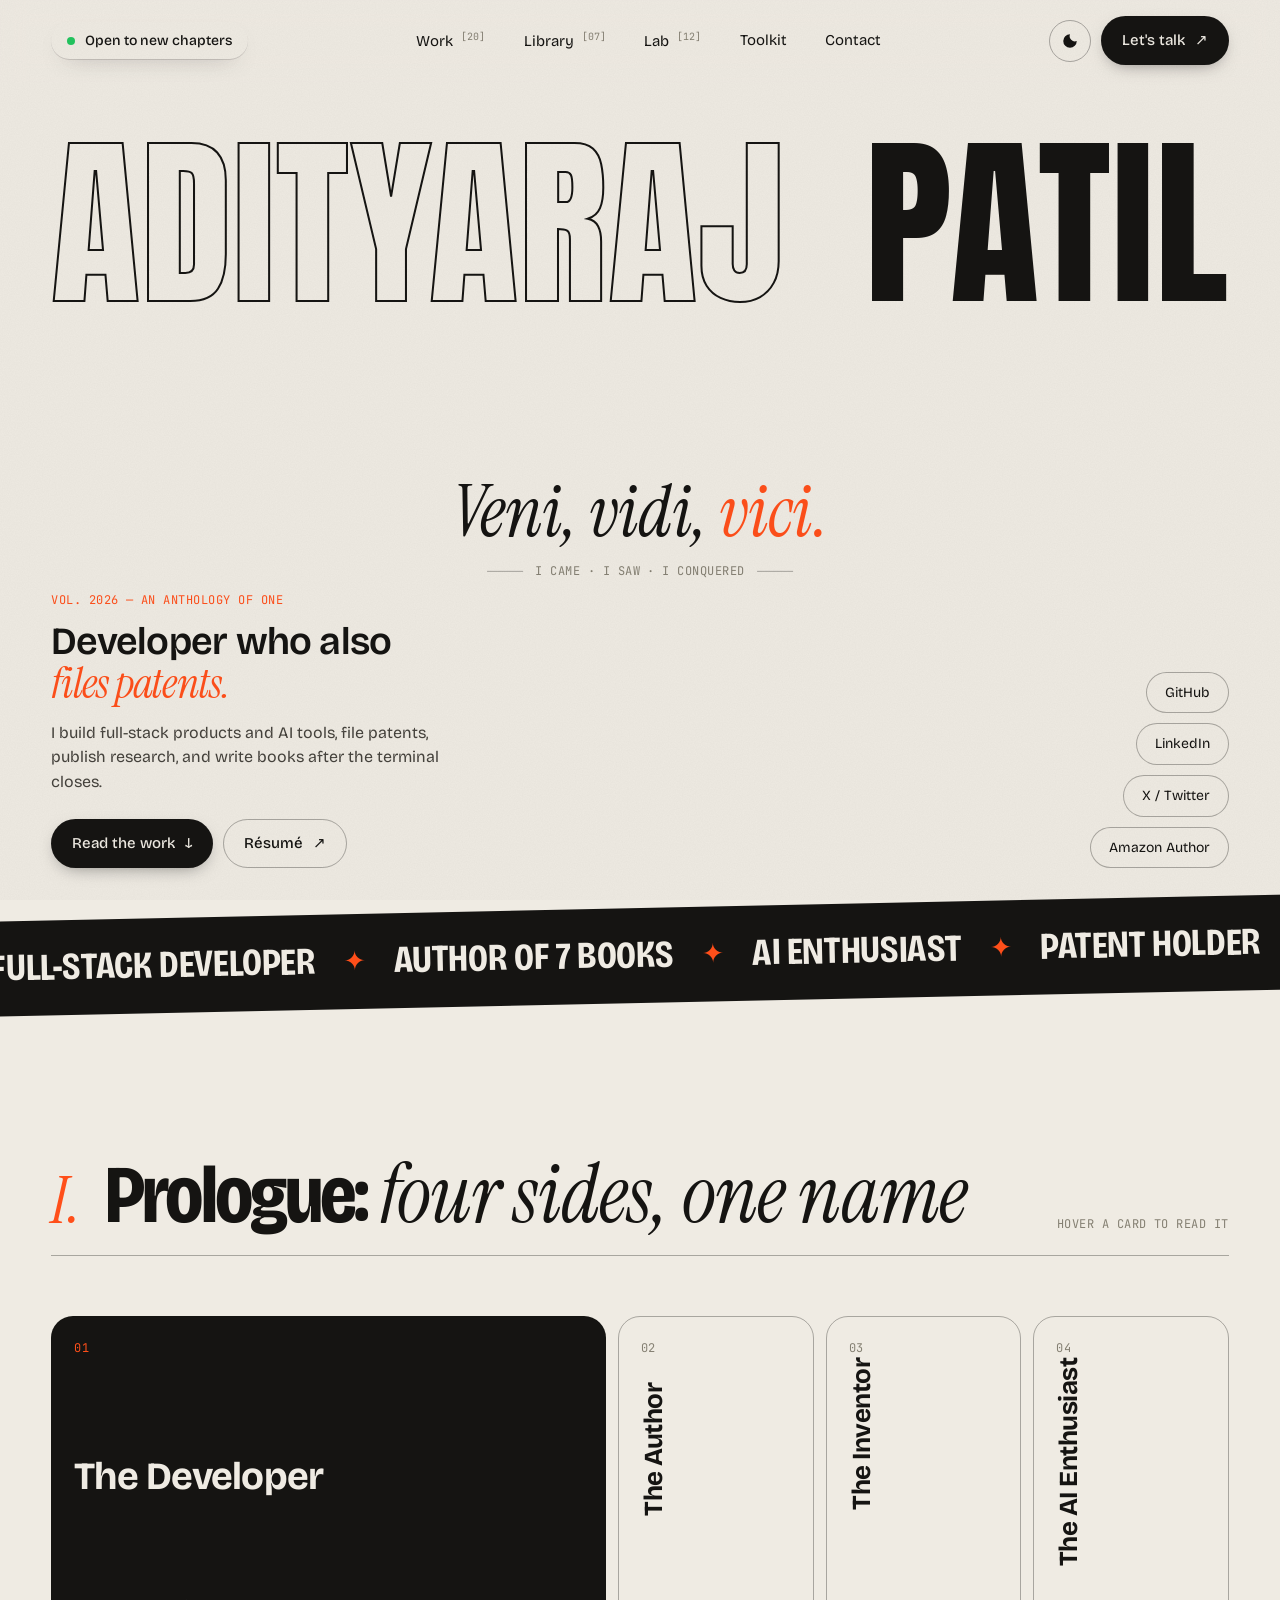
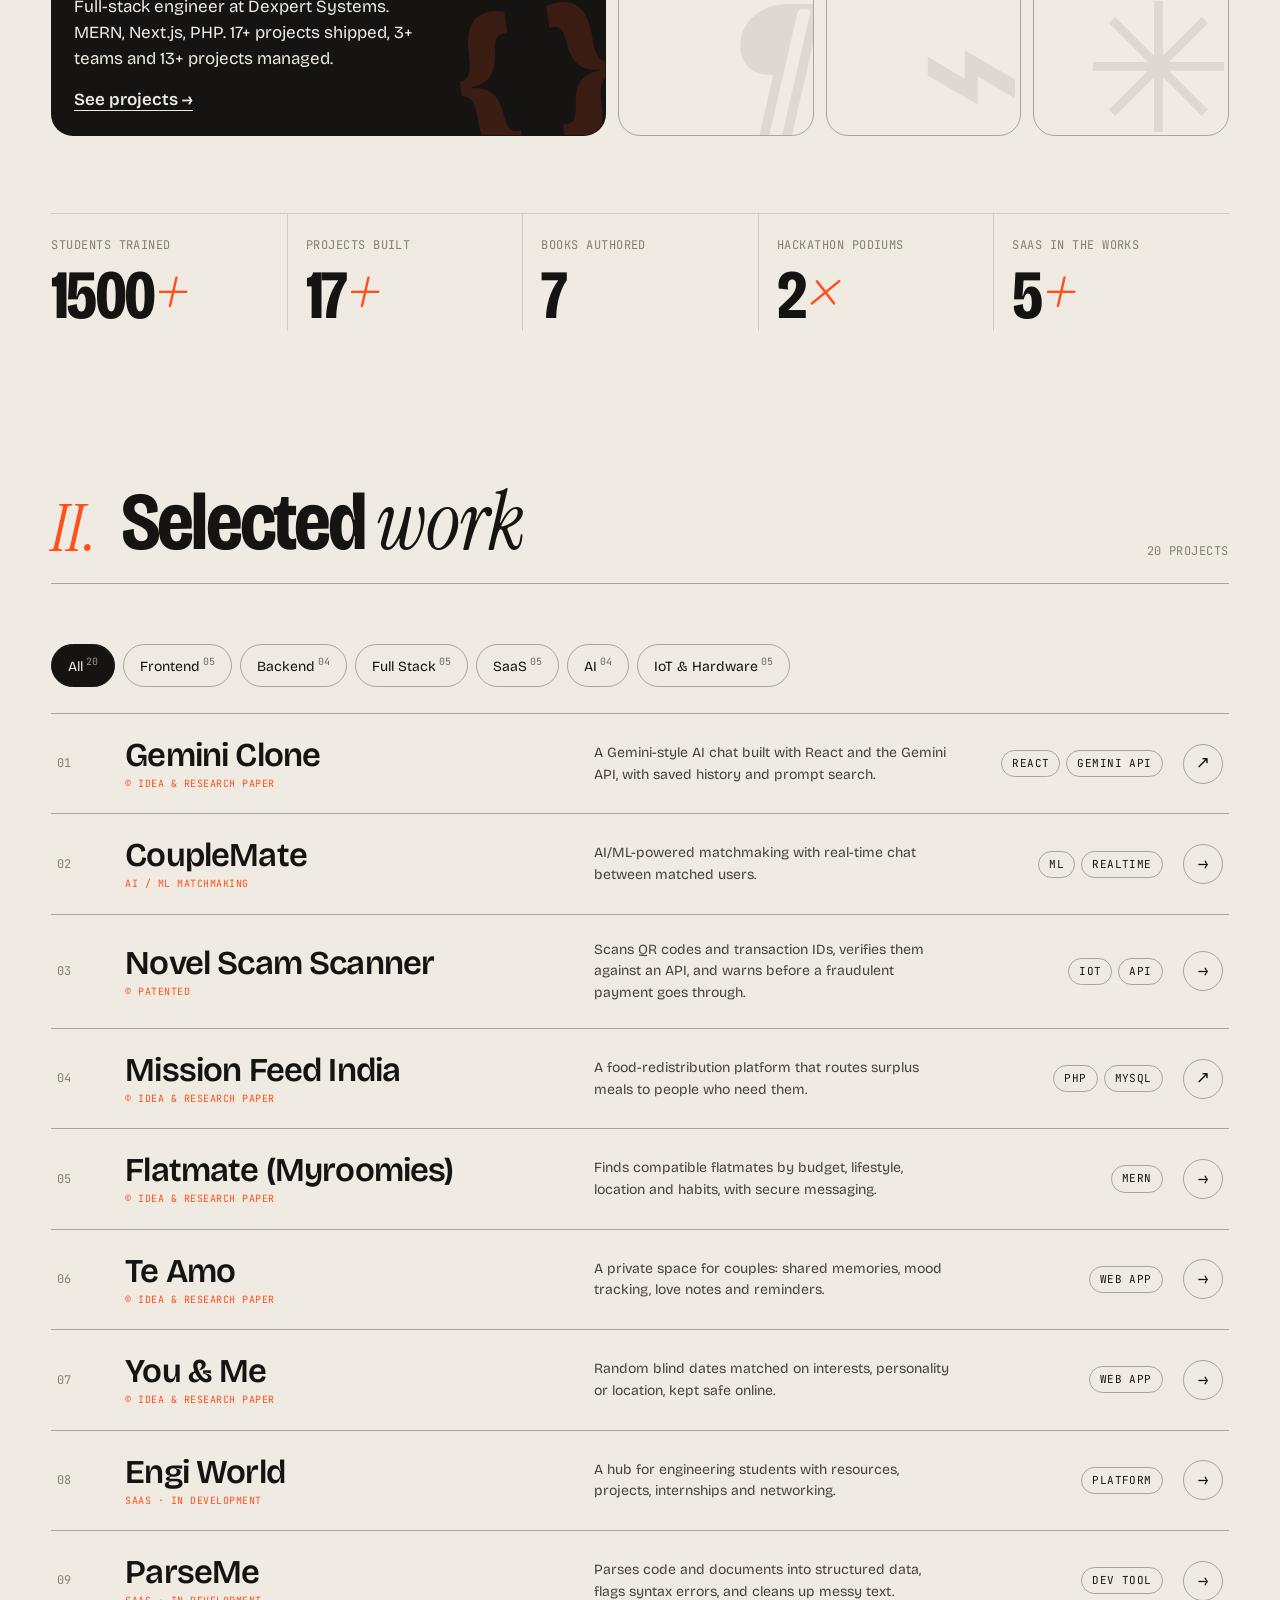
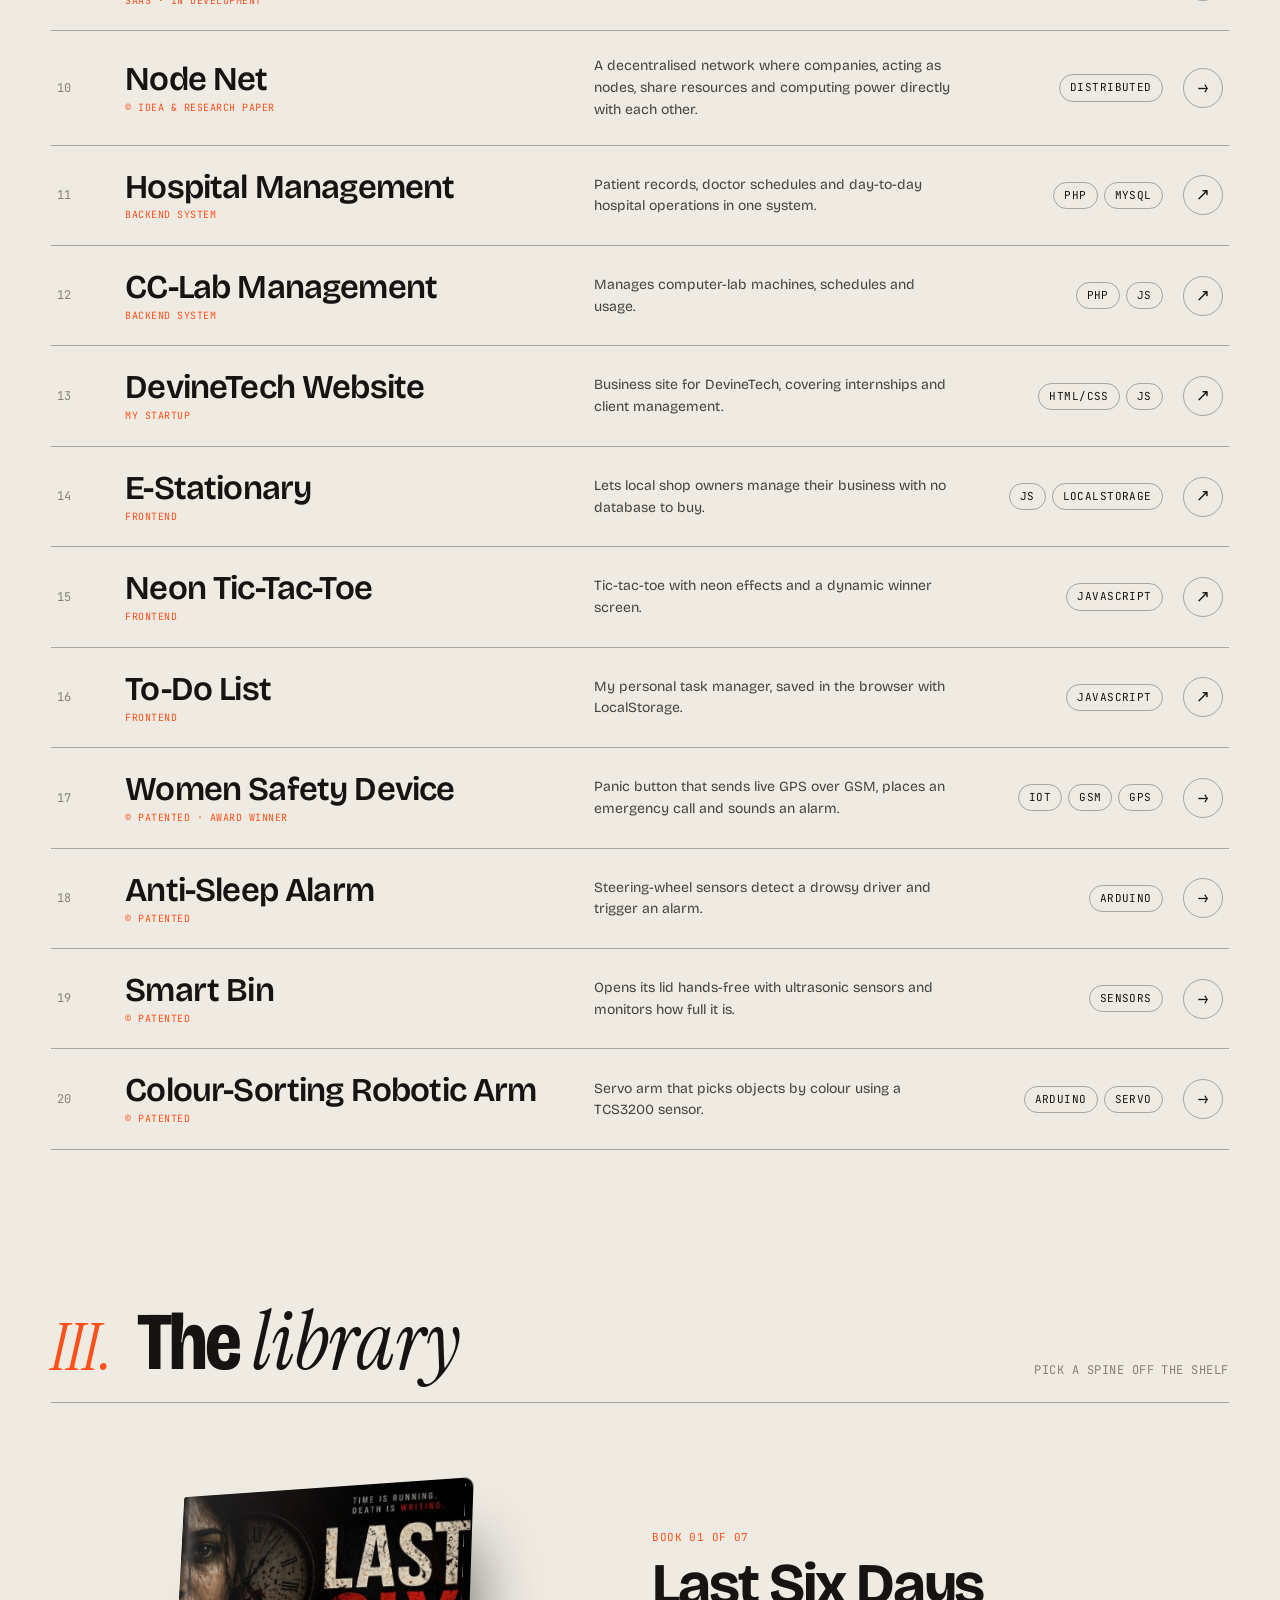
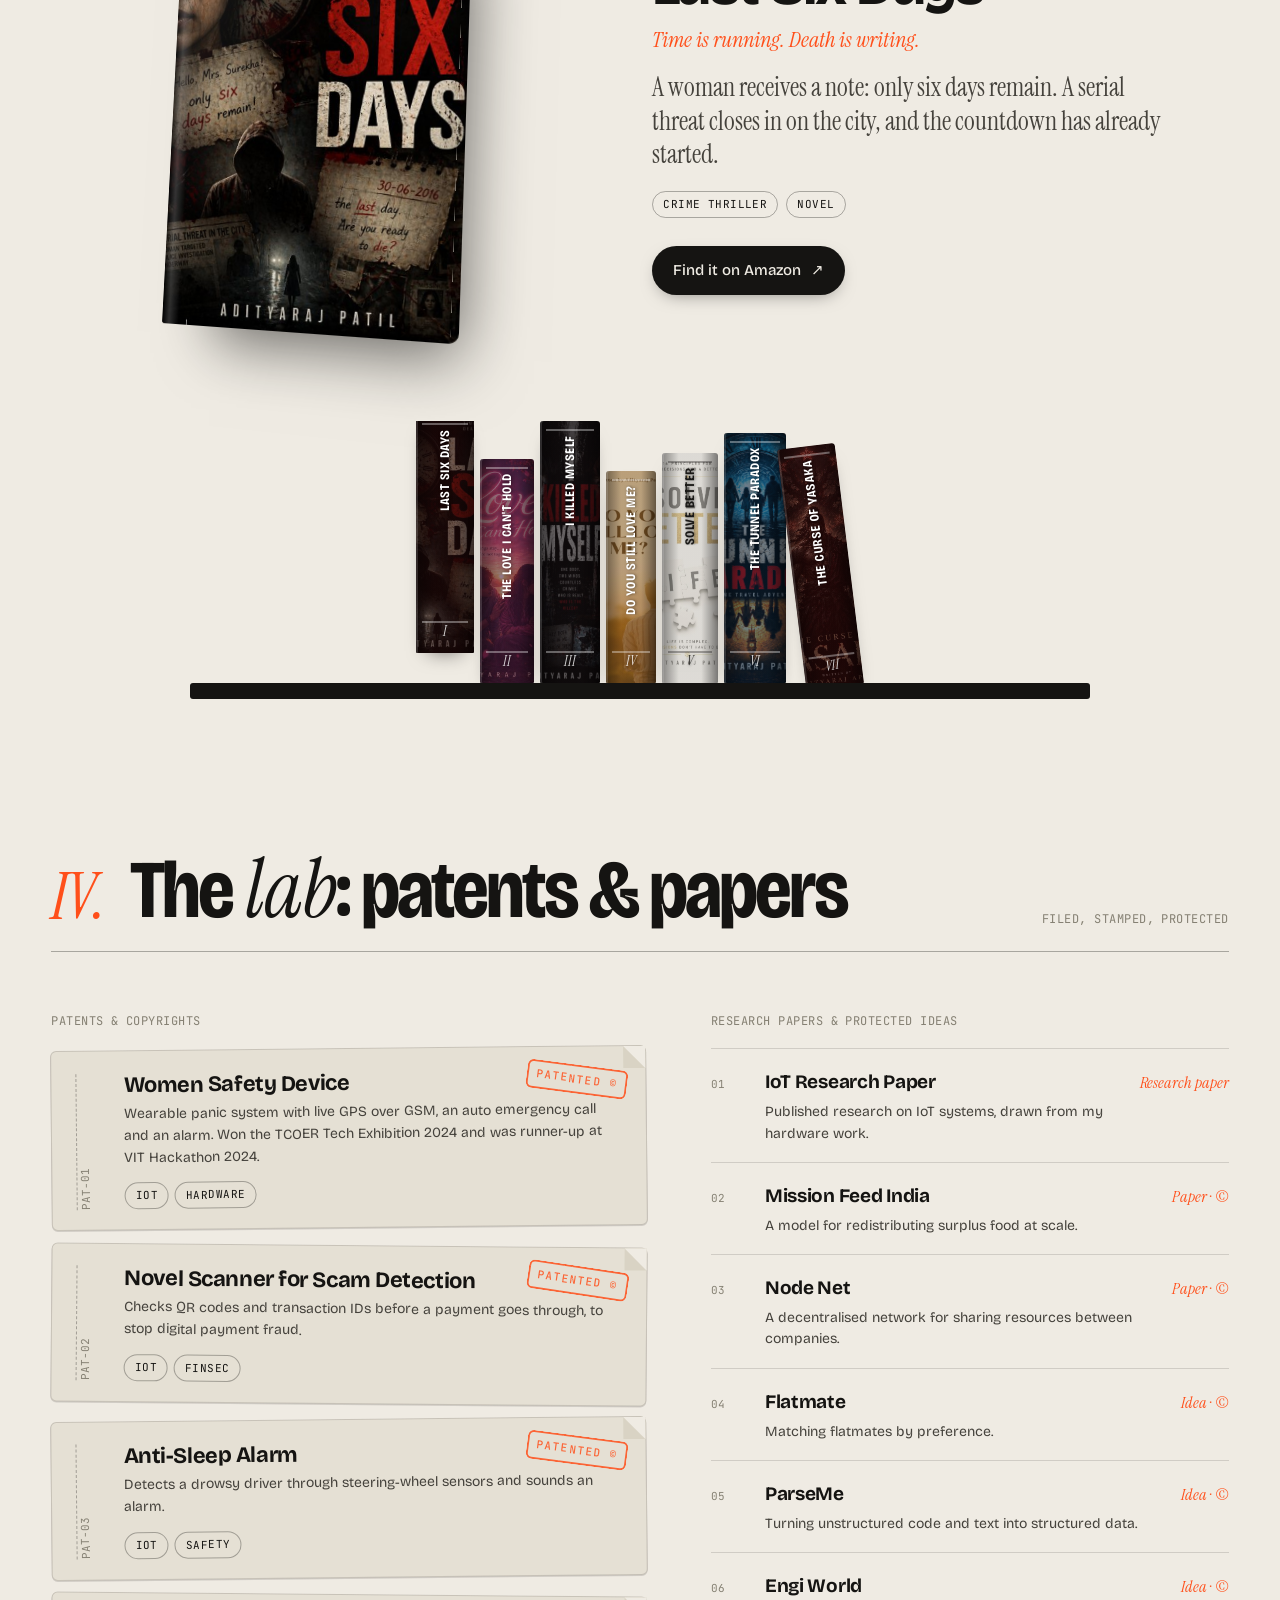
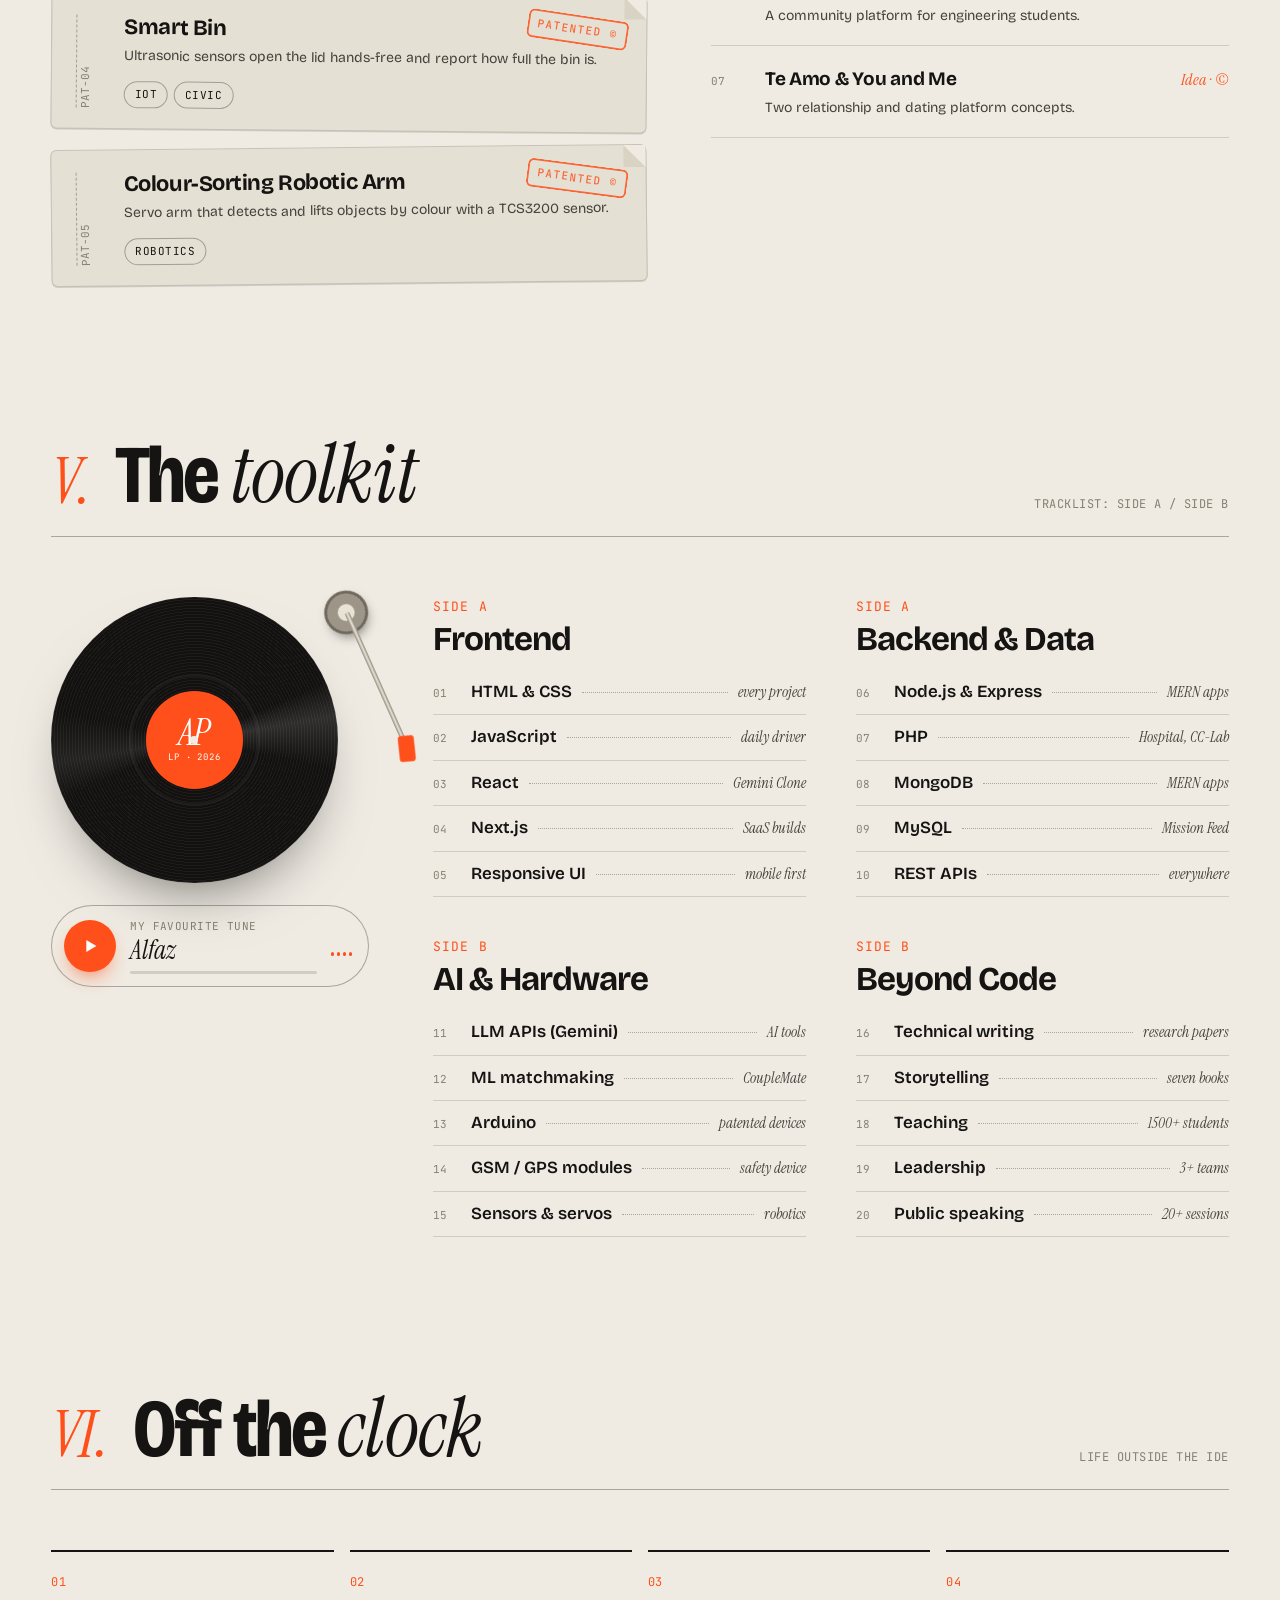
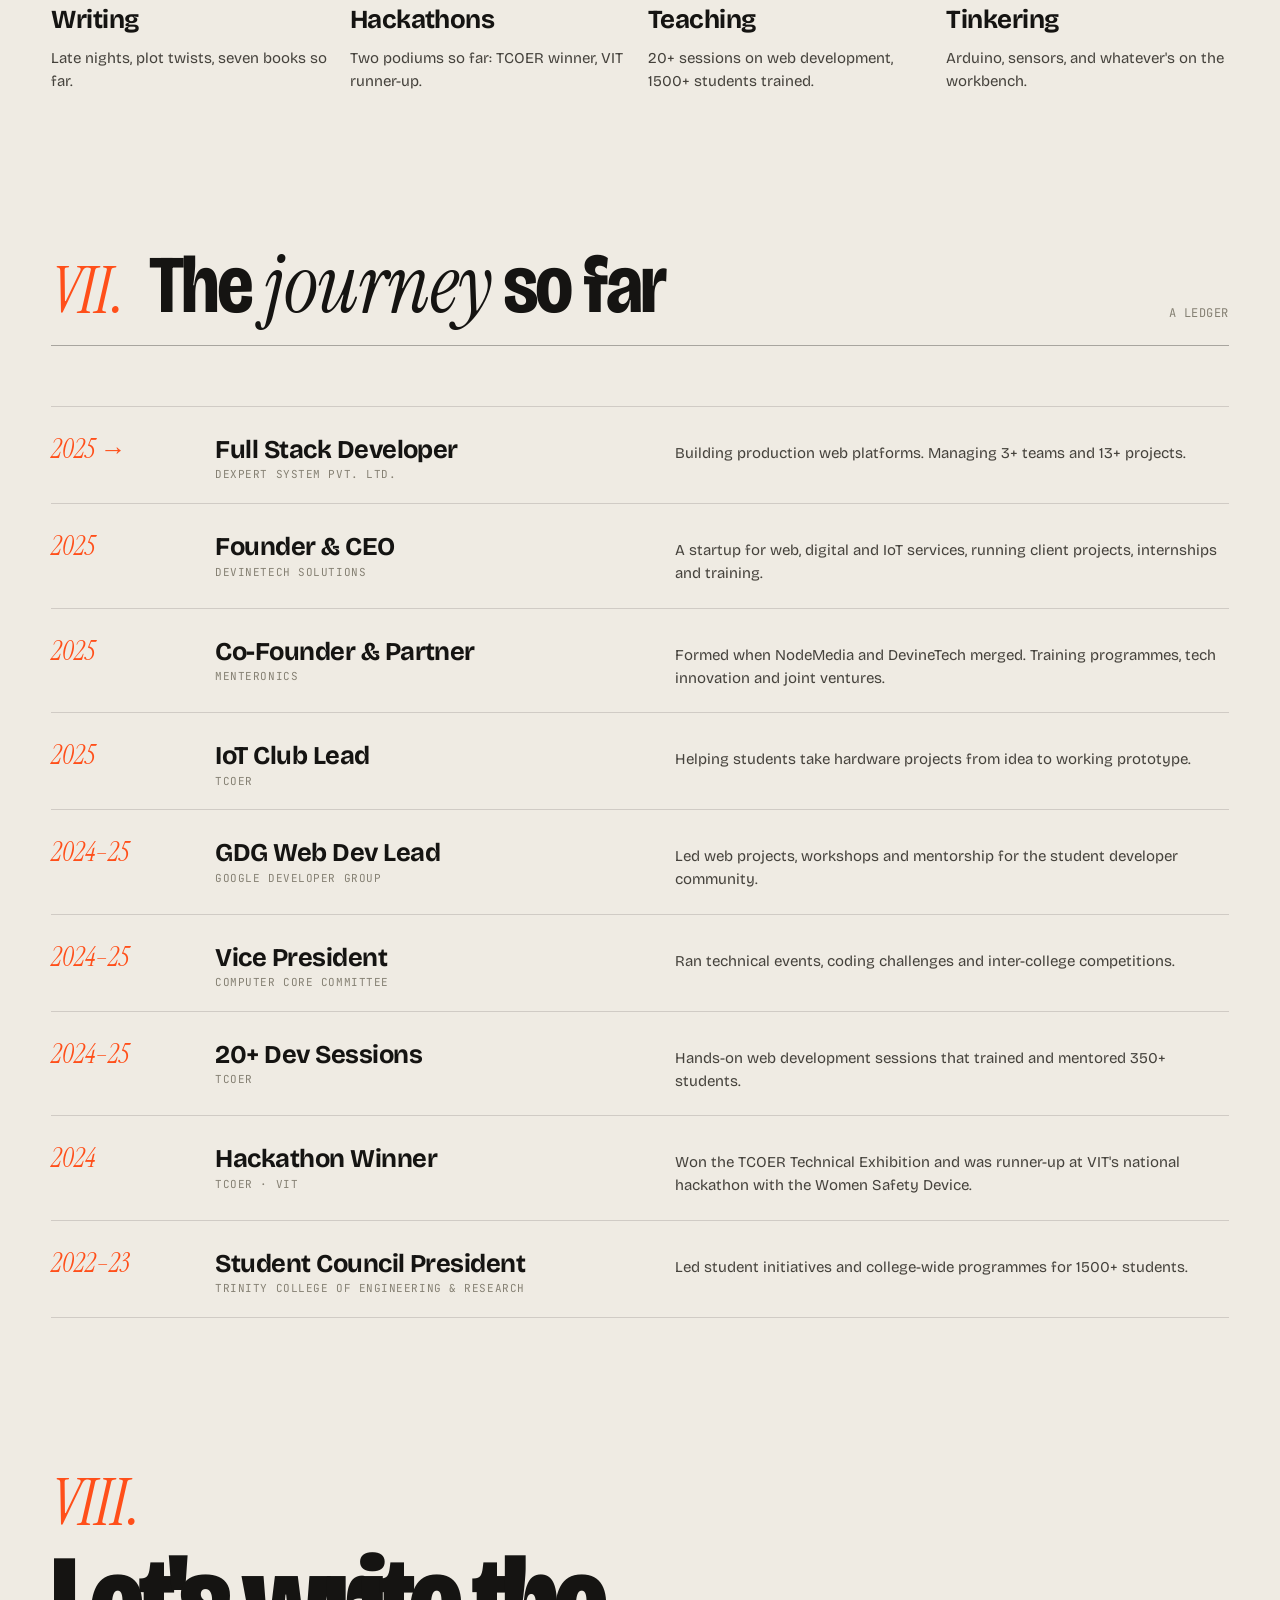
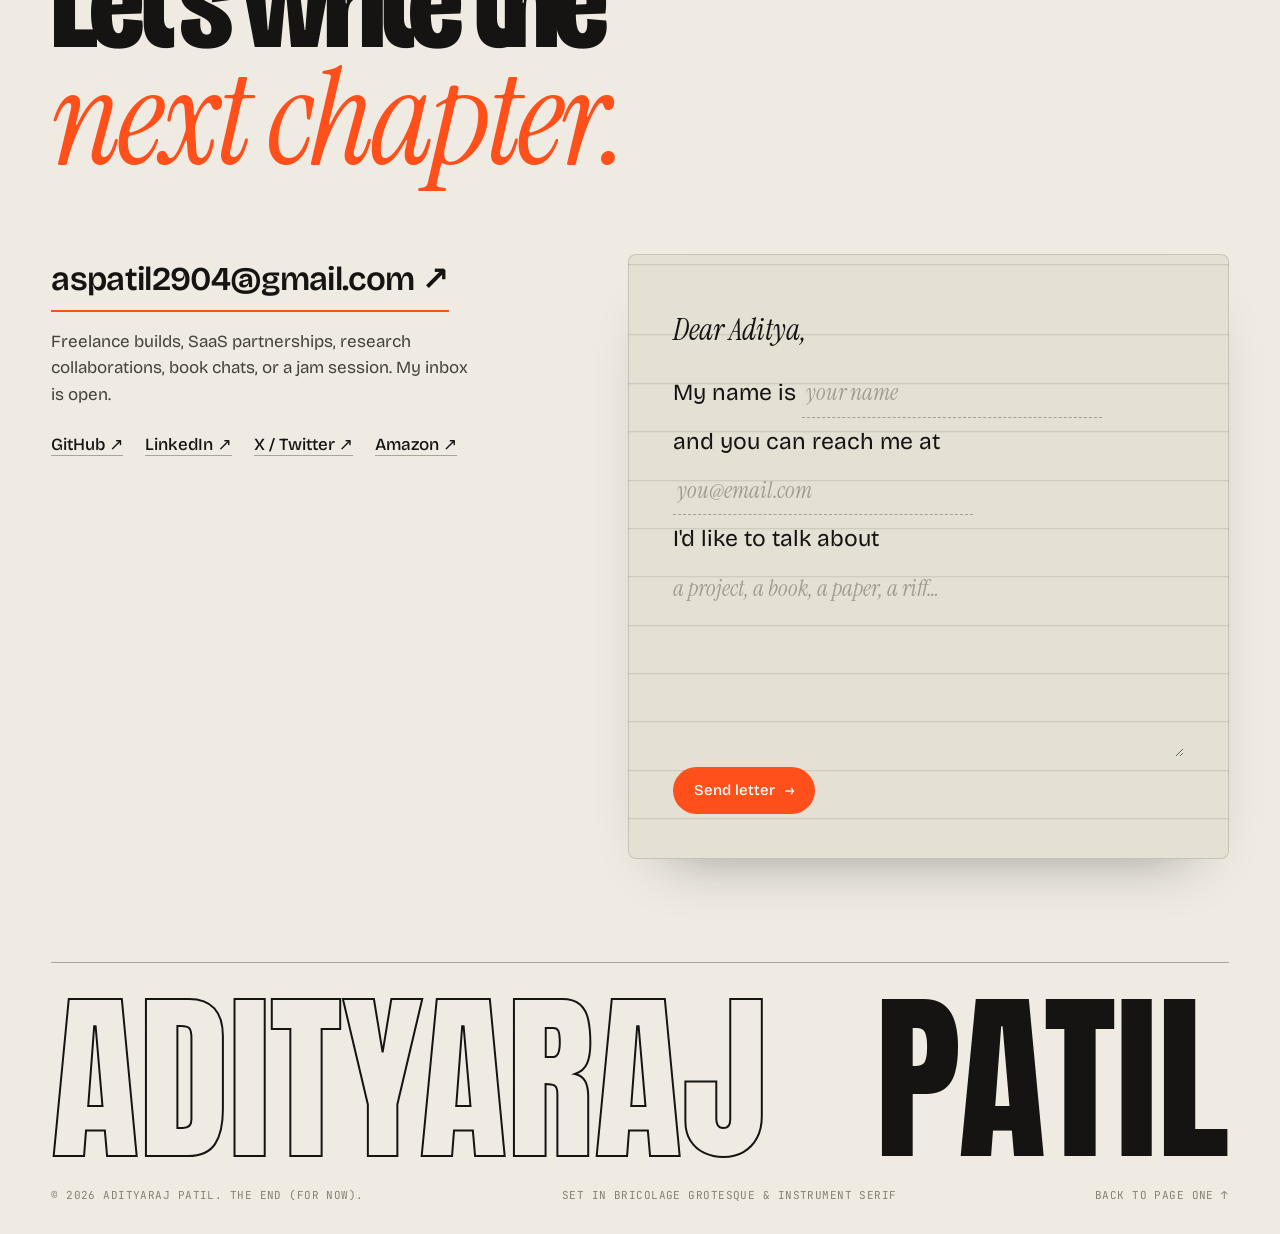
==== index.html @ dd3707d4 "Initial commit" ====
<!doctype html>
<html lang="en">
<head>
  <meta charset="utf-8" />
  <meta name="viewport" content="width=device-width, initial-scale=1" />
  <title>Adityaraj Patil — The Anthology</title>
  <meta name="description" content="Adityaraj Patil — full-stack developer, author of seven books, AI enthusiast and inventor with patents and research papers." />
  <meta name="theme-color" content="#EFEBE3" />
  <link rel="preconnect" href="https://fonts.googleapis.com" />
  <link rel="preconnect" href="https://fonts.gstatic.com" crossorigin />
  <link href="https://fonts.googleapis.com/css2?family=Anton&family=Bricolage+Grotesque:opsz,wdth,wght@12..96,75..100,300..800&family=Instrument+Serif:ital@0;1&family=JetBrains+Mono:wght@400;500&display=swap" rel="stylesheet" />
  <link rel="stylesheet" href="css/site.css" />
  <script>
    try { var t = localStorage.getItem('theme'); if (t) document.documentElement.dataset.theme = t; } catch (e) {}
  </script>
</head>
<body>
  <a class="skip" href="#main">Skip to content</a>

  <!-- ============ HEADER ============ -->
  <header class="nav" id="top">
    <a class="status" href="#contact">
      <span class="dot" aria-hidden="true"></span>
      <span>Open to new chapters</span>
    </a>
    <nav class="nav-links" aria-label="Chapters">
      <a href="#work">Work <sup data-count="projects">[00]</sup></a>
      <a href="#library">Library <sup>[07]</sup></a>
      <a href="#lab">Lab <sup data-count="lab">[00]</sup></a>
      <a href="#toolkit">Toolkit</a>
      <a href="#contact">Contact</a>
    </nav>
    <div class="nav-end">
      <button class="theme-btn" id="themeBtn" aria-label="Toggle dark mode">
        <svg viewBox="0 0 24 24" width="18" height="18" aria-hidden="true"><path d="M12 3a9 9 0 1 0 9 9 7 7 0 0 1-9-9Z" fill="currentColor"/></svg>
      </button>
      <a class="btn btn-ink" href="#contact">Let's talk <span class="arr">↗</span></a>
      <button class="menu-btn" id="menuBtn" aria-label="Open menu" aria-expanded="false"><span></span><span></span></button>
    </div>
  </header>

  <!-- Mobile table of contents -->
  <div class="toc" id="toc" hidden>
    <p class="mono small">Table of contents</p>
    <ol>
      <li><a href="#work"><span>II</span>Selected Work</a></li>
      <li><a href="#library"><span>III</span>The Library</a></li>
      <li><a href="#lab"><span>IV</span>The Lab</a></li>
      <li><a href="#toolkit"><span>V</span>Toolkit</a></li>
      <li><a href="#offclock"><span>VI</span>Off the Clock</a></li>
      <li><a href="#journey"><span>VII</span>Journey</a></li>
      <li><a href="#contact"><span>VIII</span>Contact</a></li>
    </ol>
  </div>

  <!-- Page counter -->
  <div class="folio" aria-hidden="true"><span id="folioNum">p. 01</span><i><b id="folioBar"></b></i><span>08</span></div>

  <main id="main">
    <!-- ============ HERO ============ -->
    <section class="hero" id="home">
      <h1 class="hero-name" aria-label="Adityaraj Patil">
        <span class="outline">ADITYARAJ</span><span class="solid">PATIL</span>
      </h1>


      <div class="hero-intro">
        <p class="eyebrow mono">Vol. 2026 — An anthology of one</p>
        <h2>Developer who also<br /><em class="rotator" id="rotator">writes novels.</em></h2>
        <p class="lede">I build full-stack products and AI tools, file patents, publish research, and write books after the terminal closes.</p>
        <div class="hero-ctas">
          <a class="btn btn-ink" href="#work">Read the work <span class="arr">↓</span></a>
          <a class="btn btn-line" href="assets/Adityaraj_sunil_patil_Comput_Eng.pdf" target="_blank" rel="noopener">Résumé <span class="arr">↗</span></a>
        </div>
      </div>

      <ul class="hero-social">
        <li><a class="pill" href="https://github.com/aspatil0" target="_blank" rel="noopener">GitHub</a></li>
        <li><a class="pill" href="https://linkedin.com/in/adityarajpatil/" target="_blank" rel="noopener">LinkedIn</a></li>
        <li><a class="pill" href="https://x.com/itsme_asp" target="_blank" rel="noopener">X / Twitter</a></li>
        <li><a class="pill" href="https://amazon.com/author/adityarajpatil" target="_blank" rel="noopener">Amazon Author</a></li>
      </ul>

      <figure class="motto">
        <blockquote lang="la"><span>Veni,</span> <span>vidi,</span> <span>vici.</span></blockquote>
        <figcaption class="mono">I came · I saw · I conquered</figcaption>
      </figure>
    </section>

    <!-- ============ MARQUEE ============ -->
    <div class="marquee" aria-hidden="true">
      <div class="marquee-track">
        <span>Full-Stack Developer</span><i>✦</i><span>Author of 7 Books</span><i>✦</i><span>AI Enthusiast</span><i>✦</i><span>Patent Holder</span><i>✦</i><span>Researcher</span><i>✦</i><span>Founder · DevineTech</span><i>✦</i>
        <span>Full-Stack Developer</span><i>✦</i><span>Author of 7 Books</span><i>✦</i><span>AI Enthusiast</span><i>✦</i><span>Patent Holder</span><i>✦</i><span>Researcher</span><i>✦</i><span>Founder · DevineTech</span><i>✦</i>
      </div>
    </div>

    <!-- ============ I. PROLOGUE / PERSONAS ============ -->
    <section class="chapter" id="prologue">
      <header class="ch-head reveal">
        <span class="ch-num">I.</span>
        <h2 class="ch-title">Prologue: <em>four sides, one name</em></h2>
        <p class="ch-note mono">Hover a card to read it</p>
      </header>

      <div class="personas reveal">
        <article class="persona" tabindex="0">
          <span class="p-idx mono">01</span>
          <h3>The Developer</h3>
          <div class="p-body">
            <p>Full-stack engineer at Dexpert Systems. MERN, Next.js, PHP. 17+ projects shipped, 3+ teams and 13+ projects managed.</p>
            <a href="#work" class="p-link">See projects →</a>
          </div>
          <span class="p-glyph" aria-hidden="true">{ }</span>
        </article>
        <article class="persona" tabindex="0">
          <span class="p-idx mono">02</span>
          <h3>The Author</h3>
          <div class="p-body">
            <p>Seven books across crime thrillers, romance, sci-fi, dark fantasy and self-help.</p>
            <a href="#library" class="p-link">Open the library →</a>
          </div>
          <span class="p-glyph serif" aria-hidden="true">¶</span>
        </article>
        <article class="persona" tabindex="0">
          <span class="p-idx mono">03</span>
          <h3>The Inventor</h3>
          <div class="p-body">
            <p>Patented and copyrighted IoT devices, from a women-safety wearable to a QR scam scanner. Two-time hackathon podium.</p>
            <a href="#lab" class="p-link">Visit the lab →</a>
          </div>
          <span class="p-glyph" aria-hidden="true">⌁</span>
        </article>
        <article class="persona" tabindex="0">
          <span class="p-idx mono">04</span>
          <h3>The AI Enthusiast</h3>
          <div class="p-body">
            <p>Building with LLMs and ML: Gemini-powered tools, AI matchmaking, and the SaaS products I have in development.</p>
            <a href="#work" class="p-link" data-filter-link="ai">AI projects →</a>
          </div>
          <span class="p-glyph" aria-hidden="true">✳</span>
        </article>
      </div>

      <dl class="stats reveal">
        <div><dt class="mono">Students trained</dt><dd data-count-to="1500">0</dd><span>+</span></div>
        <div><dt class="mono">Projects built</dt><dd data-count-to="17">0</dd><span>+</span></div>
        <div><dt class="mono">Books authored</dt><dd data-count-to="7">0</dd></div>
        <div><dt class="mono">Hackathon podiums</dt><dd data-count-to="2">0</dd><span>×</span></div>
        <div><dt class="mono">SaaS in the works</dt><dd data-count-to="5">0</dd><span>+</span></div>
      </dl>
    </section>

    <!-- ============ II. WORK ============ -->
    <section class="chapter" id="work">
      <header class="ch-head reveal">
        <span class="ch-num">II.</span>
        <h2 class="ch-title">Selected <em>work</em></h2>
        <p class="ch-note mono" id="workCount">— projects</p>
      </header>

      <div class="filters reveal" role="tablist" aria-label="Filter projects">
        <button role="tab" class="chip is-active" data-filter="all" aria-selected="true">All</button>
        <button role="tab" class="chip" data-filter="frontend" aria-selected="false">Frontend</button>
        <button role="tab" class="chip" data-filter="backend" aria-selected="false">Backend</button>
        <button role="tab" class="chip" data-filter="fullstack" aria-selected="false">Full Stack</button>
        <button role="tab" class="chip" data-filter="saas" aria-selected="false">SaaS</button>
        <button role="tab" class="chip" data-filter="ai" aria-selected="false">AI</button>
        <button role="tab" class="chip" data-filter="iot" aria-selected="false">IoT &amp; Hardware</button>
      </div>

      <ol class="work-list" id="workList"></ol>
      <div class="work-preview" id="workPreview" aria-hidden="true"><span></span></div>
    </section>

    <!-- ============ III. LIBRARY ============ -->
    <section class="chapter library" id="library">
      <header class="ch-head reveal">
        <span class="ch-num">III.</span>
        <h2 class="ch-title">The <em>library</em></h2>
        <p class="ch-note mono">Pick a spine off the shelf</p>
      </header>

      <div class="lib-grid">
        <div class="book-stage reveal">
          <div class="book3d" id="book3d">
            <div class="cover"><img id="coverImg" src="assets/books/last-six-days.jpg" alt="" width="502" height="652" /></div>
            <div class="pages" aria-hidden="true"></div>
          </div>
        </div>
        <div class="book-info reveal" aria-live="polite">
          <p class="mono small" id="bNum">Book 01 of 07</p>
          <h3 id="bTitle"></h3>
          <p class="b-tag serif" id="bTag"></p>
          <p class="b-blurb" id="bBlurb"></p>
          <div class="b-meta">
            <span class="tag" id="bGenre"></span>
            <span class="tag" id="bFormat"></span>
          </div>
          <a class="btn btn-ink" href="https://amazon.com/author/adityarajpatil" target="_blank" rel="noopener">Find it on Amazon <span class="arr">↗</span></a>
        </div>
      </div>

      <div class="shelf reveal" role="listbox" aria-label="Books" id="shelf"></div>
      <div class="shelf-plank" aria-hidden="true"></div>
    </section>

    <!-- ============ IV. LAB ============ -->
    <section class="chapter" id="lab">
      <header class="ch-head reveal">
        <span class="ch-num">IV.</span>
        <h2 class="ch-title">The <em>lab</em>: patents &amp; papers</h2>
        <p class="ch-note mono">Filed, stamped, protected</p>
      </header>

      <div class="lab-split">
        <div class="lab-col reveal">
          <h3 class="lab-h mono">Patents &amp; copyrights</h3>
          <div class="docs" id="patents"></div>
        </div>
        <div class="lab-col reveal">
          <h3 class="lab-h mono">Research papers &amp; protected ideas</h3>
          <ul class="papers" id="papers"></ul>
        </div>
      </div>
    </section>

    <!-- ============ V. TOOLKIT ============ -->
    <section class="chapter toolkit" id="toolkit">
      <header class="ch-head reveal">
        <span class="ch-num">V.</span>
        <h2 class="ch-title">The <em>toolkit</em></h2>
        <p class="ch-note mono">Tracklist: Side A / Side B</p>
      </header>

      <div class="record reveal">
        <div class="turntable">
          <div class="deck">
            <div class="vinyl" id="vinyl" aria-hidden="true"><div class="label"><span>AP</span><small>LP · 2026</small></div></div>
            <div class="tonearm" aria-hidden="true"><i></i></div>
          </div>
          <div class="player" id="player">
            <button class="play-btn" id="playBtn" aria-label="Play Alfaz">
              <svg class="i-play" viewBox="0 0 24 24" aria-hidden="true"><path d="M8 5.5v13l11-6.5z" fill="currentColor"/></svg>
              <svg class="i-pause" viewBox="0 0 24 24" aria-hidden="true"><path d="M7 5h3.5v14H7zM13.5 5H17v14h-3.5z" fill="currentColor"/></svg>
            </button>
            <div class="p-meta">
              <span class="mono small p-label" id="pLabel">My favourite tune</span>
              <strong>Alfaz</strong>
              <div class="p-bar" id="pBar"><b id="pFill"></b></div>
            </div>
            <span class="eq" aria-hidden="true"><i></i><i></i><i></i><i></i></span>
            <audio id="song" src="audio/Alfaaz%20Song%20Download.mp3" preload="metadata"></audio>
          </div>
        </div>
        <div class="tracklist" id="tracklist"></div>
      </div>
    </section>

    <!-- ============ VI. OFF THE CLOCK ============ -->
    <section class="chapter offclock" id="offclock">
      <header class="ch-head reveal">
        <span class="ch-num">VI.</span>
        <h2 class="ch-title">Off the <em>clock</em></h2>
        <p class="ch-note mono">Life outside the IDE</p>
      </header>


      <div class="hobbies reveal">
        <div class="hobby"><span class="mono">01</span><h4>Writing</h4><p>Late nights, plot twists, seven books so far.</p></div>
        <div class="hobby"><span class="mono">02</span><h4>Hackathons</h4><p>Two podiums so far: TCOER winner, VIT runner-up.</p></div>
        <div class="hobby"><span class="mono">03</span><h4>Teaching</h4><p>20+ sessions on web development, 1500+ students trained.</p></div>
        <div class="hobby"><span class="mono">04</span><h4>Tinkering</h4><p>Arduino, sensors, and whatever's on the workbench.</p></div>
      </div>
    </section>

    <!-- ============ VII. JOURNEY ============ -->
    <section class="chapter" id="journey">
      <header class="ch-head reveal">
        <span class="ch-num">VII.</span>
        <h2 class="ch-title">The <em>journey</em> so far</h2>
        <p class="ch-note mono">A ledger</p>
      </header>
      <ol class="ledger reveal" id="ledger"></ol>
    </section>

    <!-- ============ VIII. CONTACT ============ -->
    <section class="chapter contact" id="contact">
      <span class="ch-num reveal">VIII.</span>
      <h2 class="contact-big reveal">Let's write the<br /><em>next chapter.</em></h2>

      <div class="contact-grid">
        <div class="contact-side reveal">
          <a class="mail" href="mailto:aspatil2904@gmail.com">aspatil2904@gmail.com <span class="arr">↗</span></a>
          <p>Freelance builds, SaaS partnerships, research collaborations, book chats, or a jam session. My inbox is open.</p>
          <ul class="contact-links">
            <li><a href="https://github.com/aspatil0" target="_blank" rel="noopener">GitHub ↗</a></li>
            <li><a href="https://linkedin.com/in/adityarajpatil/" target="_blank" rel="noopener">LinkedIn ↗</a></li>
            <li><a href="https://x.com/itsme_asp" target="_blank" rel="noopener">X / Twitter ↗</a></li>
            <li><a href="https://amazon.com/author/adityarajpatil" target="_blank" rel="noopener">Amazon ↗</a></li>
          </ul>
        </div>

        <form class="letter reveal" id="contactForm" action="https://api.web3forms.com/submit" method="POST">
          <input type="hidden" name="access_key" value="95597e28-7659-47e7-a260-944611939c1a" />
          <input type="hidden" name="subject" value="New message from your portfolio" />
          <p class="letter-head serif"><em>Dear Aditya,</em></p>
          <label>My name is <input type="text" name="name" required placeholder="your name" autocomplete="name" /></label>
          <label>and you can reach me at <input type="email" name="email" required placeholder="you@email.com" autocomplete="email" /></label>
          <label class="block">I'd like to talk about
            <textarea name="message" rows="4" required placeholder="a project, a book, a paper, a riff…"></textarea>
          </label>
          <div class="letter-foot">
            <button class="btn btn-accent" type="submit">Send letter <span class="arr">→</span></button>
            <span class="mono small" id="formStatus" role="status"></span>
          </div>
        </form>
      </div>
    </section>
  </main>

  <footer class="footer">
    <div class="foot-name" aria-hidden="true"><span class="outline">ADITYARAJ</span><span class="solid">PATIL</span></div>
    <div class="foot-row mono small">
      <span>© 2026 Adityaraj Patil. The End (for now).</span>
      <span>Set in Bricolage Grotesque &amp; Instrument Serif</span>
      <a href="#top">Back to page one ↑</a>
    </div>
  </footer>

  <script src="js/site.js"></script>
</body>
</html>
---- css/site.css ----
/* =========================================================
   THE ANTHOLOGY — Adityaraj Patil
   Paper + ink + one vermilion accent.
   ========================================================= */

:root {
  --paper: #efebe3;
  --paper-2: #e5e0d4;
  --paper-3: #d9d3c4;
  --ink: #151412;
  --ink-2: #45423c;
  --muted: #858073;
  --line: rgba(21, 20, 18, 0.14);
  --line-strong: rgba(21, 20, 18, 0.32);
  --accent: #ff4f1a;
  --accent-ink: #ffffff;

  --f-display: "Bricolage Grotesque", system-ui, sans-serif;
  --f-serif: "Instrument Serif", Georgia, serif;
  --f-mono: "JetBrains Mono", ui-monospace, monospace;

  --gutter: clamp(16px, 4vw, 56px);
  --radius: 999px;
  --ease: cubic-bezier(0.22, 1, 0.36, 1);
  color-scheme: light;
}

@media (prefers-color-scheme: dark) {
  :root:not([data-theme="light"]) {
    --paper: #12110f;
    --paper-2: #1b1a17;
    --paper-3: #26241f;
    --ink: #ede8dd;
    --ink-2: #bdb7aa;
    --muted: #8a8478;
    --line: rgba(237, 232, 221, 0.13);
    --line-strong: rgba(237, 232, 221, 0.3);
    --accent: #ff6a3d;
    --accent-ink: #12110f;
    color-scheme: dark;
  }
}
:root[data-theme="dark"] {
  --paper: #12110f;
  --paper-2: #1b1a17;
  --paper-3: #26241f;
  --ink: #ede8dd;
  --ink-2: #bdb7aa;
  --muted: #8a8478;
  --line: rgba(237, 232, 221, 0.13);
  --line-strong: rgba(237, 232, 221, 0.3);
  --accent: #ff6a3d;
  --accent-ink: #12110f;
  color-scheme: dark;
}

/* ---------- base ---------- */
*, *::before, *::after { box-sizing: border-box; }
html { scroll-behavior: smooth; -webkit-text-size-adjust: 100%; }
body {
  margin: 0;
  background: var(--paper);
  color: var(--ink);
  font-family: var(--f-display);
  font-size: 17px;
  line-height: 1.55;
  overflow-x: hidden;
  -webkit-font-smoothing: antialiased;
  transition: background-color 0.4s var(--ease), color 0.4s var(--ease);
}
/* paper grain */
body::before {
  content: "";
  position: fixed; inset: 0;
  pointer-events: none; z-index: 100;
  opacity: 0.35;
  background-image: url("data:image/svg+xml,%3Csvg xmlns='http://www.w3.org/2000/svg' width='160' height='160'%3E%3Cfilter id='n'%3E%3CfeTurbulence type='fractalNoise' baseFrequency='.85' numOctaves='2' stitchTiles='stitch'/%3E%3CfeColorMatrix values='0 0 0 0 0 0 0 0 0 0 0 0 0 0 0 0 0 0 .09 0'/%3E%3C/filter%3E%3Crect width='100%25' height='100%25' filter='url(%23n)'/%3E%3C/svg%3E");
  mix-blend-mode: multiply;
}
img { max-width: 100%; display: block; }
a { color: inherit; text-decoration: none; }
button { font: inherit; color: inherit; cursor: pointer; }
::selection { background: var(--accent); color: var(--accent-ink); }
:focus-visible { outline: 2px solid var(--accent); outline-offset: 3px; border-radius: 4px; }

.mono { font-family: var(--f-mono); font-size: 12px; letter-spacing: 0.04em; text-transform: uppercase; }
.small { font-size: 11px; }
.serif, em { font-family: var(--f-serif); font-style: italic; font-weight: 400; }
.skip { position: absolute; left: -999px; top: 8px; z-index: 200; background: var(--ink); color: var(--paper); padding: 8px 14px; border-radius: 8px; }
.skip:focus { left: 8px; }

/* ---------- buttons / pills ---------- */
.btn {
  display: inline-flex; align-items: center; gap: 10px;
  padding: 12px 20px;
  border-radius: var(--radius);
  font-size: 15px; font-weight: 500;
  border: 1px solid transparent;
  transition: transform 0.35s var(--ease), background-color 0.25s, color 0.25s, box-shadow 0.35s var(--ease);
  white-space: nowrap;
}
.btn .arr { display: inline-block; transition: transform 0.35s var(--ease); }
.btn:hover .arr { transform: translate(2px, -2px) rotate(8deg); }
.btn-ink { background: var(--ink); color: var(--paper); box-shadow: 0 6px 18px -8px rgba(0,0,0,.5); }
.btn-ink:hover { transform: translateY(-2px); box-shadow: 0 12px 24px -10px rgba(0,0,0,.55); }
.btn-line { border-color: var(--line-strong); }
.btn-line:hover { background: var(--ink); color: var(--paper); }
.btn-accent { background: var(--accent); color: var(--accent-ink); }
.btn-accent:hover { transform: translateY(-2px); }

.pill {
  display: inline-flex; align-items: center; gap: 8px;
  padding: 9px 18px;
  border: 1px solid var(--line-strong);
  border-radius: var(--radius);
  font-size: 14px;
  background: color-mix(in srgb, var(--paper) 70%, transparent);
  backdrop-filter: blur(6px);
  transition: background-color 0.25s, color 0.25s, transform 0.35s var(--ease);
}
.pill:hover { background: var(--ink); color: var(--paper); transform: translateX(-4px); }
.tag {
  font-family: var(--f-mono); font-size: 11px; text-transform: uppercase; letter-spacing: .04em;
  padding: 4px 10px; border: 1px solid var(--line-strong); border-radius: var(--radius);
}

/* ---------- nav ---------- */
.nav {
  position: sticky; top: 0; z-index: 50;
  display: flex; align-items: center; justify-content: space-between; gap: 16px;
  padding: 16px var(--gutter);
  background: color-mix(in srgb, var(--paper) 82%, transparent);
  backdrop-filter: blur(12px);
  -webkit-backdrop-filter: blur(12px);
  border-bottom: 1px solid transparent;
  transition: border-color 0.3s;
}
.nav.scrolled { border-bottom-color: var(--line); }
.status {
  display: inline-flex; align-items: center; gap: 10px;
  padding: 8px 16px; border-radius: var(--radius);
  background: var(--paper);
  box-shadow: 0 1px 0 var(--line), 0 10px 24px -14px rgba(0,0,0,.35);
  font-size: 14px; font-weight: 500;
}
.dot { width: 8px; height: 8px; border-radius: 50%; background: #22c55e; box-shadow: 0 0 0 0 rgba(34,197,94,.6); animation: ping 2s infinite; }
@keyframes ping { 70% { box-shadow: 0 0 0 8px rgba(34,197,94,0); } 100% { box-shadow: 0 0 0 0 rgba(34,197,94,0); } }
.nav-links { display: flex; gap: clamp(18px, 3vw, 44px); font-size: 15px; }
.nav-links a { position: relative; padding: 4px 0; }
.nav-links a::after {
  content: ""; position: absolute; left: 0; bottom: 0; height: 1px; width: 100%;
  background: currentColor; transform: scaleX(0); transform-origin: right; transition: transform 0.4s var(--ease);
}
.nav-links a:hover::after, .nav-links a.active::after { transform: scaleX(1); transform-origin: left; }
.nav-links sup { font-family: var(--f-mono); font-size: 10px; color: var(--muted); margin-left: 4px; vertical-align: super; }
.nav-end { display: flex; align-items: center; gap: 10px; }
.theme-btn, .menu-btn {
  width: 42px; height: 42px; border-radius: 50%;
  border: 1px solid var(--line-strong); background: transparent;
  display: grid; place-items: center;
  transition: transform .5s var(--ease), background-color .25s;
}
.theme-btn:hover { transform: rotate(-30deg); background: var(--paper-2); }
.menu-btn { display: none; gap: 5px; align-content: center; }
.menu-btn span { display: block; width: 16px; height: 1.5px; background: currentColor; transition: transform .3s var(--ease); }
.menu-btn[aria-expanded="true"] span:first-child { transform: translateY(3.25px) rotate(45deg); }
.menu-btn[aria-expanded="true"] span:last-child { transform: translateY(-3.25px) rotate(-45deg); }

.toc {
  position: fixed; inset: 74px 12px auto 12px; z-index: 49;
  background: var(--paper); border: 1px solid var(--line); border-radius: 20px;
  padding: 20px; box-shadow: 0 30px 60px -30px rgba(0,0,0,.4);
}
.toc ol { list-style: none; margin: 10px 0 0; padding: 0; }
.toc a { display: flex; gap: 14px; align-items: baseline; padding: 10px 0; border-top: 1px solid var(--line); font-size: 22px; font-weight: 600; }
.toc a span { font-family: var(--f-serif); font-style: italic; font-weight: 400; color: var(--accent); width: 36px; }

/* page counter */
.folio {
  position: fixed; right: var(--gutter); bottom: 20px; z-index: 40;
  display: flex; align-items: center; gap: 10px;
  font-family: var(--f-mono); font-size: 11px; color: var(--muted);
  background: color-mix(in srgb, var(--paper) 85%, transparent);
  padding: 6px 12px; border-radius: var(--radius); border: 1px solid var(--line);
  backdrop-filter: blur(8px);
  opacity: 0; transform: translateY(10px); transition: opacity .4s, transform .4s var(--ease);
}
.folio.show { opacity: 1; transform: none; }
.folio i { width: 70px; height: 2px; background: var(--line); position: relative; overflow: hidden; border-radius: 2px; }
.folio b { position: absolute; inset: 0; background: var(--accent); transform-origin: left; transform: scaleX(0); }

/* ---------- hero ---------- */
.hero {
  position: relative;
  min-height: calc(100svh - 74px);
  padding: clamp(30px, 6vh, 70px) var(--gutter) 40px;
  display: grid;
  grid-template-columns: 1fr auto;
  grid-template-rows: auto 1fr;
  overflow: hidden;
  isolation: isolate;
}
.hero-name {
  grid-column: 1 / -1;
  margin: 0;
  display: flex; justify-content: space-between; gap: 0.2em; flex-wrap: wrap;
  font-family: "Anton", var(--f-display);
  font-weight: 400;
  font-size: clamp(56px, 14.4vw, 280px);
  line-height: 0.95;
  letter-spacing: 0.005em;
  z-index: 1;
}
.outline { color: transparent; -webkit-text-stroke: max(1.5px, 0.011em) var(--ink); }
.solid { color: var(--ink); }
.hero-name span { display: inline-block; transform: translateY(105%); animation: rise 1.1s var(--ease) forwards; }
.hero-name .solid { animation-delay: .12s; }
.hero-name { overflow: hidden; padding-bottom: 0.04em; }
@keyframes rise { to { transform: none; } }

.hero-intro {
  grid-column: 1; align-self: end; z-index: 3; position: relative;
  max-width: 400px;
  opacity: 0; animation: fadeUp 1s .7s var(--ease) forwards;
}
.eyebrow { color: var(--accent); margin: 0 0 12px; }
.hero-intro h2 {
  margin: 0 0 14px;
  font-size: clamp(28px, 3vw, 40px); line-height: 1.05; font-weight: 600; letter-spacing: -0.02em;
}
.hero-intro h2 em { color: var(--accent); font-size: 1.12em; }
.rotator { display: inline-block; transition: opacity .35s, transform .35s var(--ease), filter .35s; }
.rotator.out { opacity: 0; transform: translateY(10px); filter: blur(4px); }
.lede { color: var(--ink-2); margin: 0 0 24px; font-size: 16px; }
.hero-ctas { display: flex; gap: 10px; flex-wrap: wrap; }

.hero-social {
  grid-column: 2; align-self: end; z-index: 3;
  list-style: none; margin: 0; padding: 0;
  display: flex; flex-direction: column; align-items: flex-end; gap: 10px;
}
.hero-social li { opacity: 0; animation: fadeUp .9s var(--ease) forwards; }
.hero-social li:nth-child(1) { animation-delay: .9s; }
.hero-social li:nth-child(2) { animation-delay: 1s; }
.hero-social li:nth-child(3) { animation-delay: 1.1s; }
.hero-social li:nth-child(4) { animation-delay: 1.2s; }
@keyframes fadeUp { from { opacity: 0; transform: translateY(18px); } to { opacity: 1; transform: none; } }

.motto {
  position: absolute; z-index: 2; margin: 0;
  left: 50%; top: 54%; transform: translate(-50%, -50%);
  text-align: center; white-space: nowrap;
}
.motto blockquote {
  margin: 0;
  font-family: var(--f-serif); font-style: italic; font-weight: 400;
  font-size: clamp(44px, 5.6vw, 96px); line-height: 1; letter-spacing: -0.01em;
  color: var(--ink);
}
.motto blockquote span { display: inline-block; opacity: 0; transform: translateY(24px); animation: fadeUp .9s var(--ease) forwards; }
.motto blockquote span:nth-child(1) { animation-delay: .8s; }
.motto blockquote span:nth-child(2) { animation-delay: 1s; }
.motto blockquote span:nth-child(3) { animation-delay: 1.2s; color: var(--accent); }
.motto figcaption {
  margin-top: 14px; color: var(--muted);
  display: flex; align-items: center; justify-content: center; gap: 12px;
  opacity: 0; animation: fadeUp .9s 1.4s var(--ease) forwards;
}
.motto figcaption::before, .motto figcaption::after { content: ""; width: 36px; height: 1px; background: var(--line-strong); }
@keyframes spin { to { transform: rotate(360deg); } }

/* ---------- marquee ---------- */
.marquee {
  background: var(--ink); color: var(--paper);
  overflow: hidden; padding: 18px 0;
  transform: rotate(-1.2deg); margin: 0 -10px;
  position: relative; z-index: 5;
}
.marquee-track {
  display: flex; gap: 28px; width: max-content; align-items: center;
  animation: marquee 32s linear infinite;
  font-size: clamp(22px, 3vw, 38px); font-weight: 700; font-variation-settings: "wdth" 80;
  text-transform: uppercase; letter-spacing: -0.01em;
}
.marquee-track i { color: var(--accent); font-style: normal; font-size: .7em; }
.marquee:hover .marquee-track { animation-play-state: paused; }
@keyframes marquee { to { transform: translateX(-50%); } }

/* ---------- chapters ---------- */
.chapter { padding: clamp(80px, 12vw, 160px) var(--gutter) 0; position: relative; }
.ch-head {
  display: grid; grid-template-columns: auto 1fr auto; align-items: end; gap: 18px 24px;
  padding-bottom: 22px; margin-bottom: clamp(32px, 5vw, 60px);
  border-bottom: 1px solid var(--line-strong);
}
.ch-num { font-family: var(--f-serif); font-style: italic; color: var(--accent); font-size: clamp(36px, 5vw, 64px); line-height: 1; }
.ch-title {
  margin: 0; font-weight: 700; font-variation-settings: "wdth" 85;
  font-size: clamp(38px, 6.4vw, 96px); line-height: .92; letter-spacing: -0.035em;
}
.ch-title em { font-weight: 400; letter-spacing: -0.01em; }
.ch-note { margin: 0; color: var(--muted); }

.reveal { opacity: 0; transform: translateY(36px); transition: opacity 1s var(--ease), transform 1s var(--ease); }
.reveal.in { opacity: 1; transform: none; }

/* ---------- personas (accordion) ---------- */
.personas { display: flex; gap: 12px; height: 420px; }
.persona {
  flex: 1; min-width: 0;
  position: relative; overflow: hidden;
  border: 1px solid var(--line-strong); border-radius: 22px;
  padding: 22px;
  display: flex; flex-direction: column; justify-content: space-between;
  transition: flex .7s var(--ease), background-color .4s, color .4s;
  cursor: default;
}
.persona h3 {
  margin: 0; font-size: 26px; line-height: 1; font-weight: 700; letter-spacing: -0.02em;
  writing-mode: vertical-rl; transform: rotate(180deg); white-space: nowrap;
  transition: all .5s var(--ease);
}
.p-idx { color: var(--muted); }
.p-body { opacity: 0; transform: translateY(14px); transition: opacity .3s, transform .5s var(--ease); max-width: 360px; }
.p-body p { margin: 0 0 14px; }
.p-link { font-weight: 600; border-bottom: 1px solid currentColor; }
.p-glyph {
  position: absolute; right: -6px; bottom: -28px;
  font-size: 180px; line-height: 1; font-weight: 800; opacity: .08; pointer-events: none;
  transition: opacity .4s, transform .7s var(--ease);
}
.p-glyph.serif { font-family: var(--f-serif); font-weight: 400; }
.personas:not(:hover):not(:focus-within) .persona:first-child,
.persona:hover, .persona:focus-within {
  flex: 3.4; background: var(--ink); color: var(--paper);
}
.personas:not(:hover):not(:focus-within) .persona:first-child h3,
.persona:hover h3, .persona:focus-within h3 { writing-mode: horizontal-tb; transform: none; font-size: clamp(30px, 3vw, 44px); }
.personas:not(:hover):not(:focus-within) .persona:first-child .p-body,
.persona:hover .p-body, .persona:focus-within .p-body { opacity: 1; transform: none; transition-delay: .2s; }
.personas:not(:hover):not(:focus-within) .persona:first-child .p-glyph,
.persona:hover .p-glyph, .persona:focus-within .p-glyph { opacity: .16; color: var(--accent); transform: rotate(-8deg); }
.persona:hover .p-idx, .persona:focus-within .p-idx,
.personas:not(:hover):not(:focus-within) .persona:first-child .p-idx { color: var(--accent); }

.stats {
  display: grid; grid-template-columns: repeat(5, 1fr);
  margin: clamp(40px, 6vw, 80px) 0 0; border-top: 1px solid var(--line);
}
.stats > div { padding: 22px 18px 0 0; display: flex; flex-wrap: wrap; align-items: baseline; }
.stats > div + div { padding-left: 18px; border-left: 1px solid var(--line); }
.stats dt { width: 100%; color: var(--muted); margin-bottom: 6px; }
.stats dd, .stats span { margin: 0; font-size: clamp(44px, 5.4vw, 84px); font-weight: 700; line-height: 1; letter-spacing: -0.04em; font-variation-settings: "wdth" 80; }
.stats span { color: var(--accent); font-family: var(--f-serif); font-weight: 400; font-style: italic; }

/* ---------- work ---------- */
.filters { display: flex; gap: 8px; flex-wrap: wrap; margin-bottom: 26px; }
.chip {
  padding: 9px 16px; border-radius: var(--radius);
  border: 1px solid var(--line-strong); background: transparent; font-size: 14px;
  transition: background-color .25s, color .25s;
}
.chip:hover { background: var(--paper-2); }
.chip.is-active { background: var(--ink); color: var(--paper); border-color: var(--ink); }
.chip sup { font-family: var(--f-mono); font-size: 10px; opacity: .6; margin-left: 3px; }

.work-list { list-style: none; margin: 0; padding: 0; border-top: 1px solid var(--line-strong); }
.work-item { border-bottom: 1px solid var(--line-strong); }
.work-item.hide { display: none; }
.work-row {
  position: relative;
  display: grid; grid-template-columns: 48px minmax(0,1.25fr) minmax(0,1fr) 190px 40px; align-items: center; gap: 20px;
  padding: 24px 6px;
  overflow: hidden;
  isolation: isolate;
}
.work-row::before {
  content: ""; position: absolute; inset: 0; z-index: -1; background: var(--ink);
  transform: scaleY(0); transform-origin: bottom; transition: transform .5s var(--ease);
}
.work-row:hover::before, .work-row:focus-visible::before { transform: scaleY(1); transform-origin: top; }
.work-row:hover, .work-row:focus-visible { color: var(--paper); }
.w-num { font-family: var(--f-mono); font-size: 12px; color: var(--muted); }
.w-title { font-size: clamp(22px, 2.6vw, 38px); font-weight: 600; letter-spacing: -0.025em; line-height: 1.05; transition: transform .5s var(--ease); }
.work-row:hover .w-title { transform: translateX(12px); }
.w-title small { display: block; font-family: var(--f-mono); font-size: 10px; letter-spacing: .05em; text-transform: uppercase; color: var(--accent); font-weight: 400; margin-top: 6px; }
.w-desc { font-size: 14px; color: var(--ink-2); margin: 0; }
.work-row:hover .w-desc { color: color-mix(in srgb, var(--paper) 75%, transparent); }
.w-cats { display: flex; gap: 6px; flex-wrap: wrap; justify-content: flex-end; }
.work-row:hover .tag { border-color: color-mix(in srgb, var(--paper) 40%, transparent); }
.w-arrow {
  width: 40px; height: 40px; border-radius: 50%; display: grid; place-items: center;
  border: 1px solid var(--line-strong); transition: transform .5s var(--ease), background-color .3s;
}
.work-row:hover .w-arrow { background: var(--accent); color: var(--accent-ink); border-color: var(--accent); transform: rotate(-45deg); }

.work-preview {
  position: fixed; left: 0; top: 0; z-index: 60; pointer-events: none;
  width: 260px; height: 170px; border-radius: 16px;
  background: var(--accent); color: var(--accent-ink);
  display: grid; place-items: center; text-align: center; padding: 18px;
  font-weight: 800; font-size: 26px; line-height: 1; letter-spacing: -0.03em; font-variation-settings: "wdth" 75;
  opacity: 0; transform: translate(-50%, -50%) scale(.6) rotate(-6deg);
  transition: opacity .25s, transform .45s var(--ease);
  box-shadow: 0 30px 60px -20px rgba(0,0,0,.45);
}
.work-preview.on { opacity: 1; transform: translate(-50%, -50%) scale(1) rotate(-4deg); }
.work-preview::after {
  content: "VIEW ↗"; position: absolute; left: 14px; bottom: 12px; font-family: var(--f-mono); font-size: 10px; font-weight: 500; letter-spacing: .08em;
}

/* ---------- library ---------- */
.lib-grid { display: grid; grid-template-columns: 1fr 1.1fr; gap: clamp(30px, 6vw, 90px); align-items: center; }
.book-stage { display: grid; place-items: center; perspective: 1400px; padding: 20px 0; }
.book3d {
  position: relative; width: min(320px, 72vw); aspect-ratio: 5 / 7;
  transform-style: preserve-3d; transform: rotateY(-24deg) rotateX(6deg);
  transition: transform .8s var(--ease);
}
.book3d:hover { transform: rotateY(-8deg) rotateX(2deg) translateY(-6px); }
.book3d.swap { animation: swap .7s var(--ease); }
@keyframes swap { 0% { transform: rotateY(-24deg) rotateX(6deg); } 45% { transform: rotateY(-100deg) rotateX(6deg) translateX(-30px); opacity: .3; } 100% { transform: rotateY(-24deg) rotateX(6deg); } }
.cover {
  position: absolute; inset: 0; z-index: 2;
  border-radius: 3px 10px 10px 3px; overflow: hidden;
  background: var(--paper-3);
  box-shadow: inset 6px 0 10px -4px rgba(0,0,0,.45), 30px 40px 60px -30px rgba(0,0,0,.6);
}
.cover img { width: 100%; height: 100%; object-fit: cover; display: block; }
.cover::before {
  content: ""; position: absolute; inset: 0; z-index: 1; pointer-events: none;
  background: linear-gradient(90deg, rgba(0,0,0,.35) 0, rgba(255,255,255,.18) 2.5%, transparent 6%, transparent 88%, rgba(0,0,0,.12)),
              linear-gradient(120deg, rgba(255,255,255,.14), transparent 40%);
}
.pages {
  position: absolute; z-index: 1; top: 6px; bottom: 6px; right: -18px; width: 22px;
  background: repeating-linear-gradient(90deg, #f6f1e4 0 1px, #dcd5c3 1px 2px);
  transform: rotateY(90deg) translateZ(-4px); transform-origin: left;
  border-radius: 0 4px 4px 0;
}
.b-tag { margin: 0 0 14px; font-size: 22px; color: var(--accent); }
.book-info h3 { margin: 6px 0 10px; font-size: clamp(36px, 4.6vw, 68px); line-height: .95; letter-spacing: -0.035em; font-weight: 700; }
.book-info .mono { color: var(--accent); }
.b-blurb { font-family: var(--f-serif); font-size: clamp(20px, 2vw, 26px); line-height: 1.3; color: var(--ink-2); margin: 0 0 20px; max-width: 520px; }
.b-meta { display: flex; gap: 8px; margin-bottom: 28px; }

.shelf {
  margin-top: clamp(40px, 6vw, 70px);
  display: flex; align-items: flex-end; justify-content: center; gap: 6px;
  min-height: 250px; padding: 0 10px;
  overflow-x: auto; scrollbar-width: none;
}
.shelf::-webkit-scrollbar { display: none; }
.spine {
  flex: 0 0 auto;
  width: var(--w, 54px); height: var(--h, 220px);
  background:
    linear-gradient(90deg, rgba(0,0,0,.45), rgba(0,0,0,.1) 30%, rgba(0,0,0,.1) 70%, rgba(0,0,0,.5)),
    linear-gradient(color-mix(in srgb, var(--bk) 55%, transparent), color-mix(in srgb, var(--bk) 55%, transparent)),
    var(--img) center / auto 100% no-repeat,
    var(--bk);
  color: var(--bk-ink);
  border: 0; border-radius: 3px 3px 1px 1px;
  display: flex; flex-direction: column; align-items: center; justify-content: space-between;
  padding: 14px 0 10px;
  box-shadow: inset 2px 0 0 rgba(255,255,255,.15), 0 10px 20px -12px rgba(0,0,0,.6);
  transition: transform .5s var(--ease);
  position: relative;
  text-shadow: 0 1px 3px rgba(0,0,0,.5);
}
.spine b {
  writing-mode: vertical-rl; transform: rotate(180deg);
  font-size: 13px; font-weight: 700; text-transform: uppercase; letter-spacing: .04em;
  font-variation-settings: "wdth" 80; white-space: nowrap; overflow: hidden; max-height: calc(100% - 40px);
}
.spine i { font-family: var(--f-serif); font-size: 14px; opacity: .8; }
.spine::before, .spine::after { content: ""; position: absolute; left: 6px; right: 6px; height: 2px; background: currentColor; opacity: .35; }
.spine::before { top: 8px; } .spine::after { bottom: 30px; }
.spine:hover { transform: translateY(-14px); }
.spine[aria-selected="true"] { transform: translateY(-30px); }
.spine.lean { transform: rotate(-7deg); transform-origin: bottom right; margin-left: 14px; }
.spine.lean:hover { transform: rotate(-7deg) translateY(-12px); }
.spine.lean[aria-selected="true"] { transform: rotate(0) translateY(-30px); }
.shelf-plank { height: 16px; margin: 0 auto; max-width: 900px; background: var(--ink); border-radius: 3px; box-shadow: 0 18px 30px -16px rgba(0,0,0,.5); }

/* ---------- lab ---------- */
.lab-split { display: grid; grid-template-columns: 1.15fr 1fr; gap: clamp(30px, 5vw, 70px); }
.lab-h { color: var(--muted); margin: 0 0 18px; font-weight: 400; }
.docs { display: grid; gap: 16px; }
.doc {
  position: relative;
  background: var(--paper-2);
  border: 1px solid var(--line);
  border-radius: 6px;
  padding: 22px 24px 20px 24px;
  display: grid; grid-template-columns: auto 1fr; gap: 6px 18px;
  transition: transform .5s var(--ease), box-shadow .5s var(--ease);
  box-shadow: 0 1px 0 var(--line);
}
.doc:nth-child(odd) { transform: rotate(-.6deg); }
.doc:nth-child(even) { transform: rotate(.5deg); }
.doc:hover { transform: rotate(0) translateY(-4px); box-shadow: 0 24px 40px -24px rgba(0,0,0,.45); }
.doc::before { content: ""; position: absolute; top: 0; right: 0; border-width: 0 22px 22px 0; border-style: solid; border-color: var(--paper) var(--paper) var(--paper-3) var(--paper-3); }
.doc-no { grid-row: span 3; font-family: var(--f-mono); font-size: 11px; color: var(--muted); writing-mode: vertical-rl; transform: rotate(180deg); border-right: 1px dashed var(--line-strong); padding-left: 12px; }
.doc h4 { margin: 0; font-size: 22px; letter-spacing: -0.02em; line-height: 1.1; padding-right: 100px; }
.doc p { margin: 0; font-size: 14px; color: var(--ink-2); }
.doc .d-tags { display: flex; gap: 6px; margin-top: 8px; }
.stamp {
  position: absolute; right: 18px; top: 18px;
  font-family: var(--f-mono); font-size: 11px; font-weight: 500; letter-spacing: .1em;
  color: var(--accent); border: 2px solid var(--accent); border-radius: 6px;
  padding: 4px 8px; transform: rotate(8deg); opacity: .85;
  mask-image: url("data:image/svg+xml,%3Csvg xmlns='http://www.w3.org/2000/svg' width='80' height='40'%3E%3Cfilter id='r'%3E%3CfeTurbulence baseFrequency='.9' numOctaves='1'/%3E%3CfeColorMatrix values='0 0 0 0 0 0 0 0 0 0 0 0 0 0 0 0 0 0 -2.2 1.9'/%3E%3C/filter%3E%3Crect width='100%25' height='100%25' filter='url(%23r)'/%3E%3C/svg%3E");
  transition: transform .4s var(--ease);
}
.doc:hover .stamp { transform: rotate(0) scale(1.08); }

.papers { list-style: none; margin: 0; padding: 0; counter-reset: p; }
.papers li { border-top: 1px solid var(--line); padding: 18px 0; display: grid; grid-template-columns: 40px 1fr auto; gap: 14px; align-items: baseline; }
.papers li:last-child { border-bottom: 1px solid var(--line); }
.papers li::before { counter-increment: p; content: counter(p, decimal-leading-zero); font-family: var(--f-mono); font-size: 11px; color: var(--muted); }
.papers h4 { margin: 0 0 4px; font-size: 19px; letter-spacing: -0.015em; }
.papers p { margin: 0; font-size: 14px; color: var(--ink-2); }
.papers .ptype { font-family: var(--f-serif); font-style: italic; color: var(--accent); font-size: 16px; white-space: nowrap; }

/* ---------- toolkit (record) ---------- */
.record { display: grid; grid-template-columns: minmax(240px, 0.8fr) 2fr; gap: clamp(30px, 5vw, 80px); align-items: start; }
.turntable { position: sticky; top: 110px; display: grid; gap: 22px; }
.deck { position: relative; padding-right: 10%; }
.vinyl {
  position: relative;
  aspect-ratio: 1; border-radius: 50%;
  background:
    radial-gradient(circle, transparent 0 31%, rgba(255,255,255,.05) 31.5% 32%, transparent 32.5%),
    repeating-radial-gradient(circle, #121110 0 2px, #1d1c1a 2px 3px);
  box-shadow: 0 30px 60px -30px rgba(0,0,0,.6), inset 0 0 0 1px rgba(255,255,255,.06);
  display: grid; place-items: center;
  animation: spin 9s linear infinite; animation-play-state: paused;
}
.vinyl.playing { animation-play-state: running; animation-duration: 2.2s; }
.record:hover .vinyl { animation-play-state: running; }

/* tonearm */
.tonearm {
  position: absolute; right: 0; top: -2%; width: 16%; height: 62%;
  transform-origin: 50% 8%; transform: rotate(-24deg);
  transition: transform .9s var(--ease); z-index: 2; pointer-events: none;
}
.tonearm::before { /* pivot */
  content: ""; position: absolute; left: 50%; top: 0; width: 44px; height: 44px; margin-left: -22px;
  border-radius: 50%; background: radial-gradient(circle, #e9e3d6 0 26%, #9c9588 28% 60%, #6f695d 62%);
  box-shadow: 0 6px 12px -4px rgba(0,0,0,.5);
}
.tonearm i { position: absolute; left: 50%; top: 22px; bottom: 0; width: 5px; margin-left: -2.5px; background: linear-gradient(90deg, #8d877b, #e8e2d5, #8d877b); border-radius: 3px; }
.tonearm i::after { /* headshell */
  content: ""; position: absolute; left: 50%; bottom: -6px; width: 16px; height: 26px; margin-left: -8px;
  background: var(--accent); border-radius: 3px; transform: rotate(18deg);
}
.turntable.on .tonearm { transform: rotate(16deg); }

/* player card */
.player {
  display: grid; grid-template-columns: auto 1fr auto; align-items: center; gap: 14px;
  padding: 12px 16px 12px 12px; border: 1px solid var(--line-strong); border-radius: 999px;
  background: color-mix(in srgb, var(--paper) 80%, transparent);
}
.play-btn {
  width: 52px; height: 52px; border-radius: 50%; border: 0;
  background: var(--accent); color: var(--accent-ink);
  display: grid; place-items: center;
  box-shadow: 0 10px 22px -10px var(--accent);
  transition: transform .35s var(--ease);
}
.play-btn:hover { transform: scale(1.08); }
.play-btn svg { width: 22px; height: 22px; grid-area: 1 / 1; }
.play-btn .i-pause, .turntable.on .play-btn .i-play { display: none; }
.turntable.on .play-btn .i-pause { display: block; }
.p-meta { min-width: 0; display: grid; gap: 2px; }
.p-label { color: var(--muted); }
.p-meta strong { font-family: var(--f-serif); font-style: italic; font-weight: 400; font-size: 26px; line-height: 1; }
.p-bar { height: 3px; background: var(--line); border-radius: 3px; margin-top: 6px; overflow: hidden; cursor: pointer; }
.p-bar b { display: block; height: 100%; width: 0; background: var(--accent); }
.eq { display: flex; align-items: flex-end; gap: 3px; height: 20px; }
.eq i { width: 3px; height: 4px; background: var(--accent); border-radius: 2px; }
.turntable.on .eq i { animation: eq .9s ease-in-out infinite alternate; }
.eq i:nth-child(2) { animation-delay: -.3s !important; } .eq i:nth-child(3) { animation-delay: -.6s !important; } .eq i:nth-child(4) { animation-delay: -.15s !important; }
@keyframes eq { 0% { height: 4px; } 100% { height: 20px; } }
.vinyl::after { content: ""; position: absolute; inset: 0; border-radius: 50%; background: conic-gradient(from 30deg, transparent 0 10%, rgba(255,255,255,.12) 14%, transparent 20% 60%, rgba(255,255,255,.08) 64%, transparent 70%); }
.vinyl .label {
  width: 34%; aspect-ratio: 1; border-radius: 50%; background: var(--accent); color: #fff;
  display: grid; place-items: center; align-content: center; text-align: center; position: relative; z-index: 1;
}
.vinyl .label span { font-family: var(--f-serif); font-style: italic; font-size: clamp(22px, 3vw, 36px); line-height: 1; }
.vinyl .label small { font-family: var(--f-mono); font-size: 9px; letter-spacing: .1em; }
.vinyl .label::after { content: ""; position: absolute; width: 8%; aspect-ratio: 1; border-radius: 50%; background: var(--paper); }

.tracklist { display: grid; grid-template-columns: 1fr 1fr; gap: 40px 50px; }
.side h3 { margin: 0 0 6px; font-size: 13px; font-family: var(--f-mono); font-weight: 400; text-transform: uppercase; letter-spacing: .08em; color: var(--accent); }
.side h4 { margin: 0 0 14px; font-size: clamp(26px, 2.6vw, 36px); letter-spacing: -0.03em; line-height: 1; }
.side ol { list-style: none; margin: 0; padding: 0; }
.track {
  display: grid; grid-template-columns: 28px auto 1fr auto; gap: 10px; align-items: baseline;
  padding: 9px 0; border-bottom: 1px solid var(--line); cursor: default;
}
.track .n { font-family: var(--f-mono); font-size: 11px; color: var(--muted); }
.track .t { font-weight: 600; font-size: 17px; transition: color .2s; }
.track .lead { border-bottom: 1px dotted var(--line-strong); transform: translateY(-4px); }
.track .c { font-family: var(--f-serif); font-style: italic; color: var(--ink-2); font-size: 15px; text-align: right; }
.track:hover .t { color: var(--accent); }
.track:hover .n { font-size: 0; }
.track:hover .n::before { content: "▶"; font-size: 11px; color: var(--accent); }

.hobbies { display: grid; grid-template-columns: repeat(4, 1fr); gap: 16px; }
.hobby { border-top: 2px solid var(--ink); padding-top: 16px; }
.hobby span { color: var(--accent); }
.hobby h4 { margin: 6px 0 6px; font-size: 26px; letter-spacing: -0.02em; }
.hobby p { margin: 0; color: var(--ink-2); font-size: 15px; }

/* ---------- journey ---------- */
.ledger { list-style: none; margin: 0; padding: 0; }
.ledger li {
  display: grid; grid-template-columns: 140px 1.1fr 1.4fr; gap: 24px; align-items: baseline;
  padding: 22px 0; border-top: 1px solid var(--line);
  transition: padding .4s var(--ease);
}
.ledger li:last-child { border-bottom: 1px solid var(--line); }
.ledger li:hover { padding-left: 14px; }
.ledger .yr { font-family: var(--f-serif); font-style: italic; font-size: 26px; color: var(--accent); }
.ledger h4 { margin: 0; font-size: clamp(20px, 2vw, 26px); letter-spacing: -0.02em; line-height: 1.15; }
.ledger h4 small { display: block; font-family: var(--f-mono); font-size: 11px; color: var(--muted); font-weight: 400; text-transform: uppercase; letter-spacing: .05em; margin-top: 4px; }
.ledger p { margin: 0; color: var(--ink-2); font-size: 15px; }

/* ---------- contact ---------- */
.contact { padding-bottom: clamp(60px, 8vw, 120px); }
.contact .ch-num { display: block; margin-bottom: 10px; }
.contact-big {
  margin: 0 0 clamp(40px, 6vw, 80px);
  font-size: clamp(52px, 10.5vw, 190px); line-height: .86; letter-spacing: -0.05em; font-weight: 800; font-variation-settings: "wdth" 78;
}
.contact-big em { color: var(--accent); font-weight: 400; letter-spacing: -0.03em; }
.contact-grid { display: grid; grid-template-columns: 1fr 1.2fr; gap: clamp(30px, 6vw, 90px); align-items: start; }
.mail { display: inline-block; font-size: clamp(22px, 2.6vw, 36px); font-weight: 600; letter-spacing: -0.02em; border-bottom: 2px solid var(--accent); padding-bottom: 4px; word-break: break-all; }
.mail:hover { color: var(--accent); }
.contact-side p { color: var(--ink-2); max-width: 420px; }
.contact-links { list-style: none; padding: 0; margin: 24px 0 0; display: flex; flex-wrap: wrap; gap: 8px 22px; }
.contact-links a { font-weight: 500; border-bottom: 1px solid var(--line-strong); }
.contact-links a:hover { border-color: var(--accent); color: var(--accent); }

.letter {
  background: var(--paper-2); border: 1px solid var(--line); border-radius: 8px;
  padding: clamp(24px, 3.5vw, 44px);
  font-size: clamp(19px, 1.8vw, 24px); line-height: 2.1;
  background-image: repeating-linear-gradient(transparent 0 calc(2.1em - 1px), var(--line) calc(2.1em - 1px) 2.1em);
  background-position: 0 1.4em;
  box-shadow: 0 30px 60px -40px rgba(0,0,0,.45);
  transform: rotate(.6deg);
}
.letter-head { margin: 0 0 6px; font-size: 1.3em; }
.letter label { display: block; }
.letter label.block { display: block; }
.letter input, .letter textarea {
  font: inherit; font-family: var(--f-serif); font-style: italic; color: var(--accent);
  background: transparent; border: 0; border-bottom: 1.5px dashed var(--line-strong);
  padding: 0 4px; outline: none; min-width: 0;
  width: min(100%, 300px);
}
.letter textarea { display: block; width: 100%; resize: vertical; line-height: 2.1; border-bottom: 0; padding: 0; }
.letter input:focus { border-bottom-color: var(--accent); border-bottom-style: solid; }
.letter ::placeholder { color: var(--muted); opacity: .7; }
.letter-foot { display: flex; align-items: center; gap: 14px; margin-top: 10px; flex-wrap: wrap; line-height: 1.4; }

/* ---------- footer ---------- */
.footer { padding: 0 var(--gutter) 30px; overflow: hidden; }
.foot-name {
  display: flex; justify-content: space-between; gap: .2em;
  font-family: "Anton", var(--f-display); font-size: 14.2vw; line-height: .95;
  border-top: 1px solid var(--line-strong); padding-top: 30px;
}
.foot-row { display: flex; justify-content: space-between; flex-wrap: wrap; gap: 10px; padding-top: 22px; color: var(--muted); }
.foot-row a:hover { color: var(--accent); }

/* ---------- responsive ---------- */
@media (max-width: 1080px) {
  .nav-links { display: none; }
  .menu-btn { display: grid; }
  .personas { flex-direction: column; height: auto; }
  .persona { flex: none !important; min-height: 74px; }
  .persona h3 { writing-mode: horizontal-tb !important; transform: none !important; font-size: 26px !important; }
  .p-body { display: none; }
  .persona:hover .p-body, .persona:focus-within .p-body,
  .personas:not(:hover):not(:focus-within) .persona:first-child .p-body { display: block; }
  .stats { grid-template-columns: repeat(3, 1fr); }
  .stats > div:nth-child(4) { border-left: 0; padding-left: 0; }
  .stats > div { padding-bottom: 20px; }
  .lab-split, .record, .lib-grid, .contact-grid { grid-template-columns: 1fr; }
  .turntable { position: relative; top: 0; max-width: 340px; }
  .hobbies { grid-template-columns: repeat(2, 1fr); }
  .work-row { grid-template-columns: 40px 1fr 40px; }
  .w-desc { grid-column: 2; grid-row: 2; }
  .w-cats { grid-column: 2; grid-row: 3; justify-content: flex-start; }
  .w-arrow { grid-column: 3; grid-row: 1; }
  .work-preview { display: none; }
}
@media (max-width: 720px) {
  body { font-size: 16px; }
  .status span:last-child { display: none; }
  .status { padding: 10px; }
  .nav-end .btn { display: none; }
  .hero { grid-template-columns: 1fr; grid-template-rows: auto auto auto auto; min-height: auto; padding-bottom: 30px; }
  .hero-name { flex-direction: column; gap: 0; font-size: 22.5vw; }
  .hero-name .solid { align-self: flex-end; }
  .hero-intro { grid-row: 3; margin-top: 24px; max-width: none; }
  .hero-social { grid-column: 1; grid-row: 4; flex-direction: row; flex-wrap: wrap; justify-content: flex-start; margin-top: 22px; }
  .motto { position: relative; left: auto; top: auto; transform: none; grid-row: 2; margin: 36px 0 12px; white-space: normal; }
  .motto blockquote { font-size: 15vw; }
  .ch-head { grid-template-columns: auto 1fr; }
  .ch-note { grid-column: 1 / -1; }
  .stats { grid-template-columns: repeat(2, 1fr); }
  .stats > div:nth-child(odd) { border-left: 0; padding-left: 0; }
  .stats > div:nth-child(4) { border-left: 1px solid var(--line); padding-left: 18px; }
  .tracklist { grid-template-columns: 1fr; }
  .ledger li { grid-template-columns: 1fr; gap: 6px; }
  .hobbies { grid-template-columns: 1fr; }
  .shelf { justify-content: flex-start; }
  .doc h4 { padding-right: 0; margin-top: 26px; }
  .papers li { grid-template-columns: 30px 1fr; }
  .papers .ptype { grid-column: 2; }
  .folio { display: none; }
  .letter input { width: 100%; }
}

@media (prefers-reduced-motion: reduce) {
  *, *::before, *::after { animation-duration: .001ms !important; animation-iteration-count: 1 !important; transition-duration: .001ms !important; scroll-behavior: auto !important; }
  .reveal { opacity: 1; transform: none; }
}
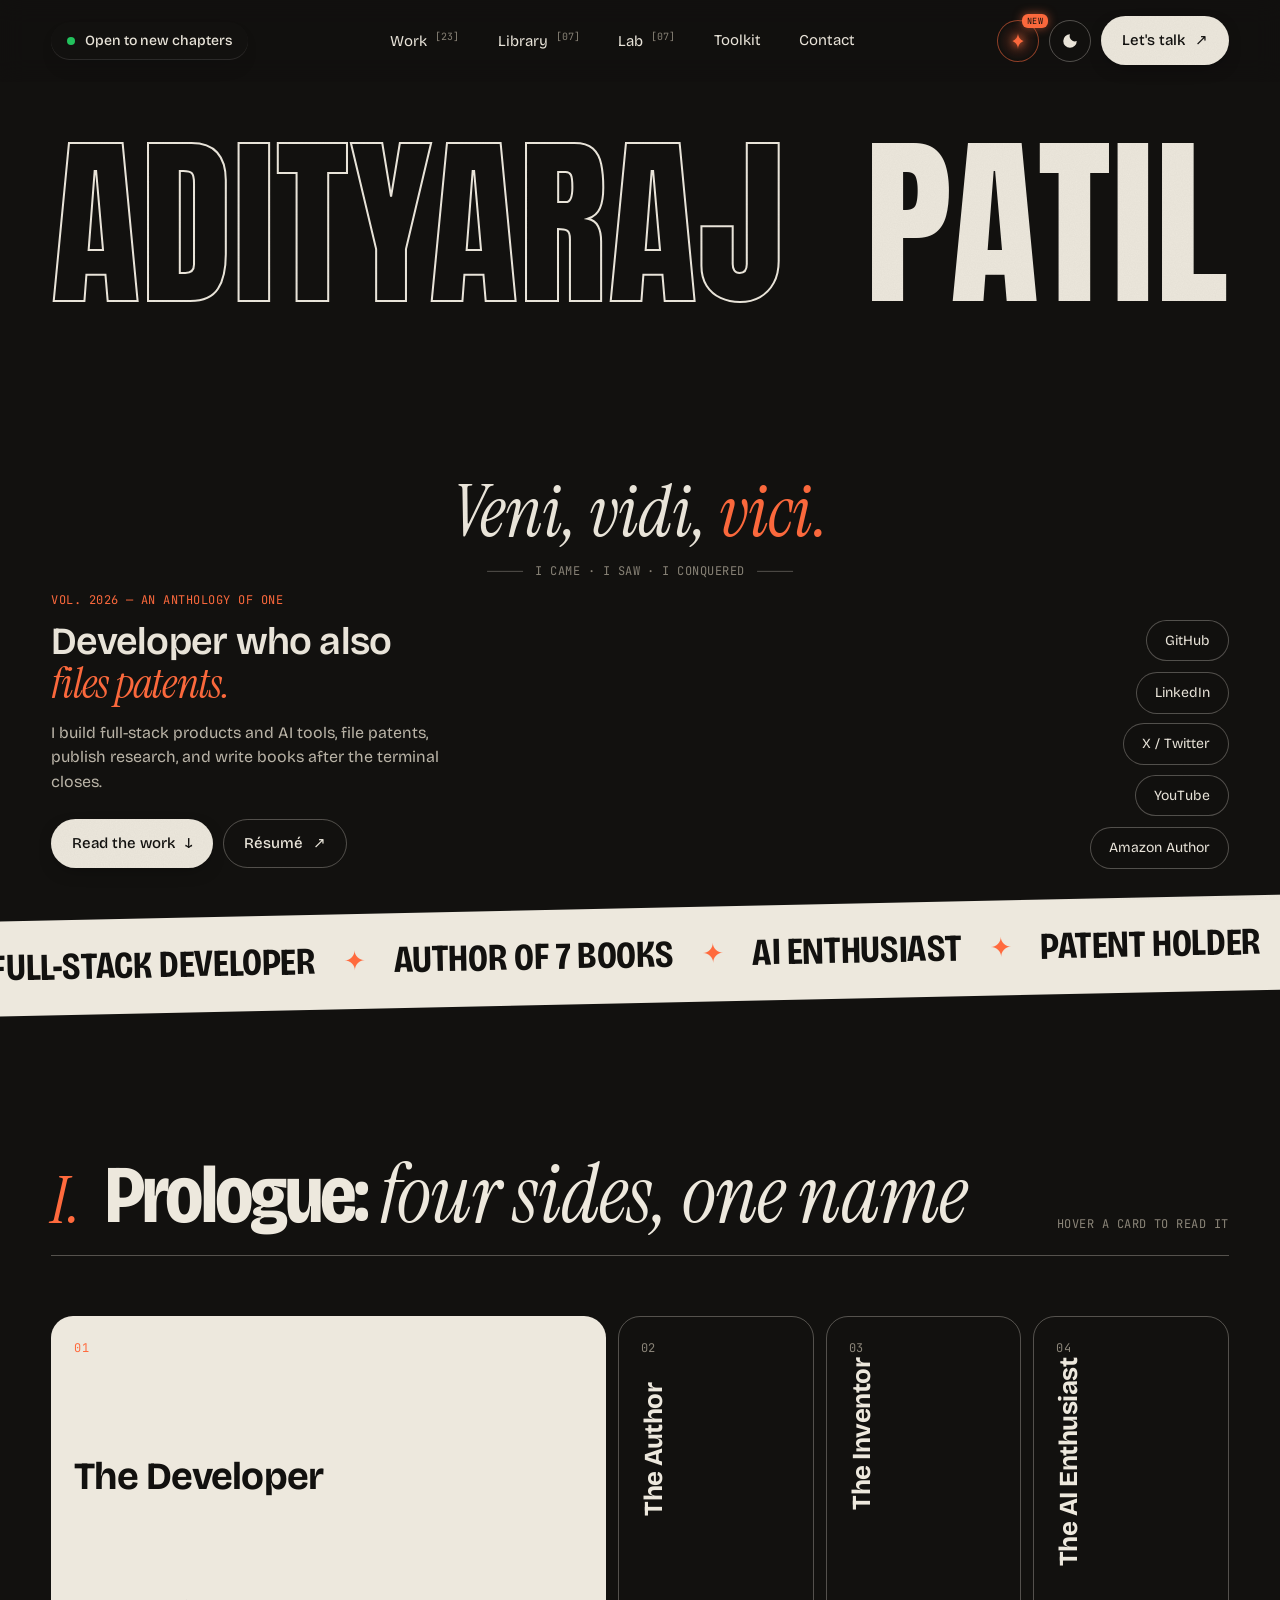
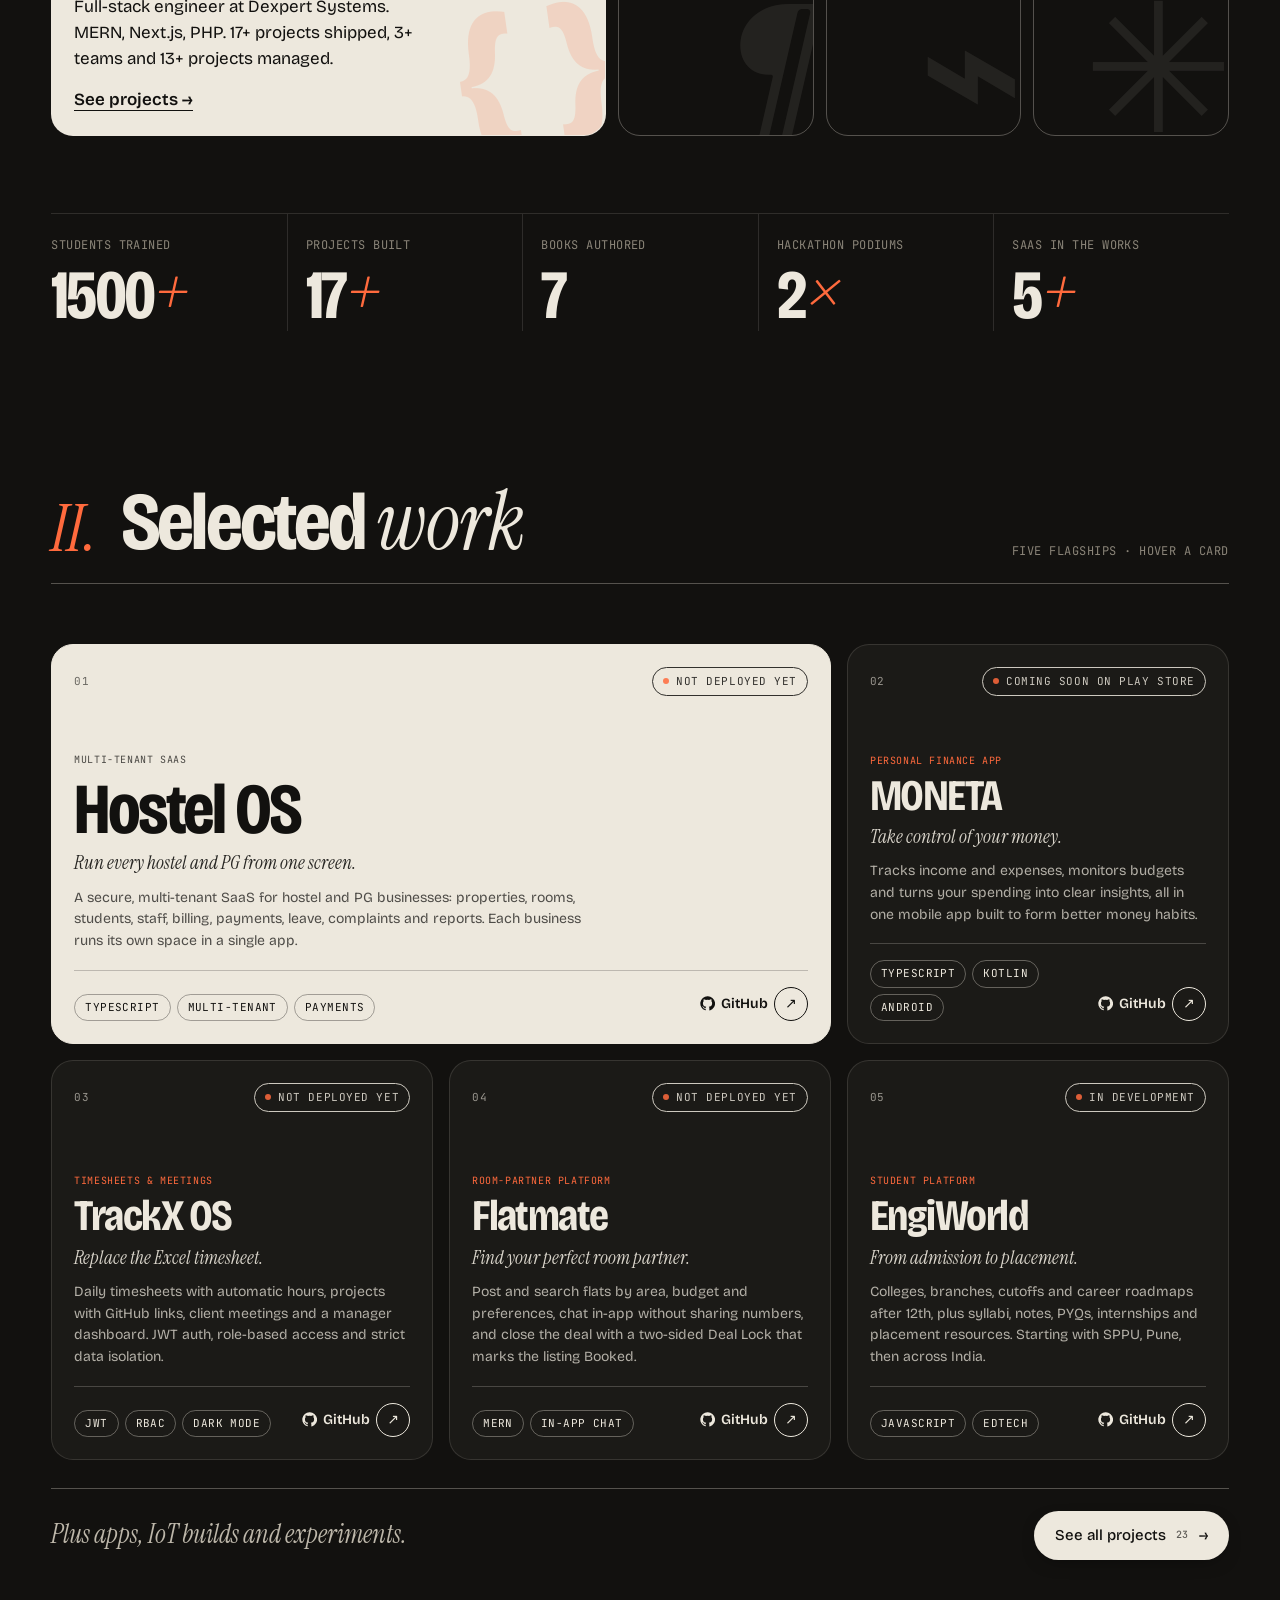
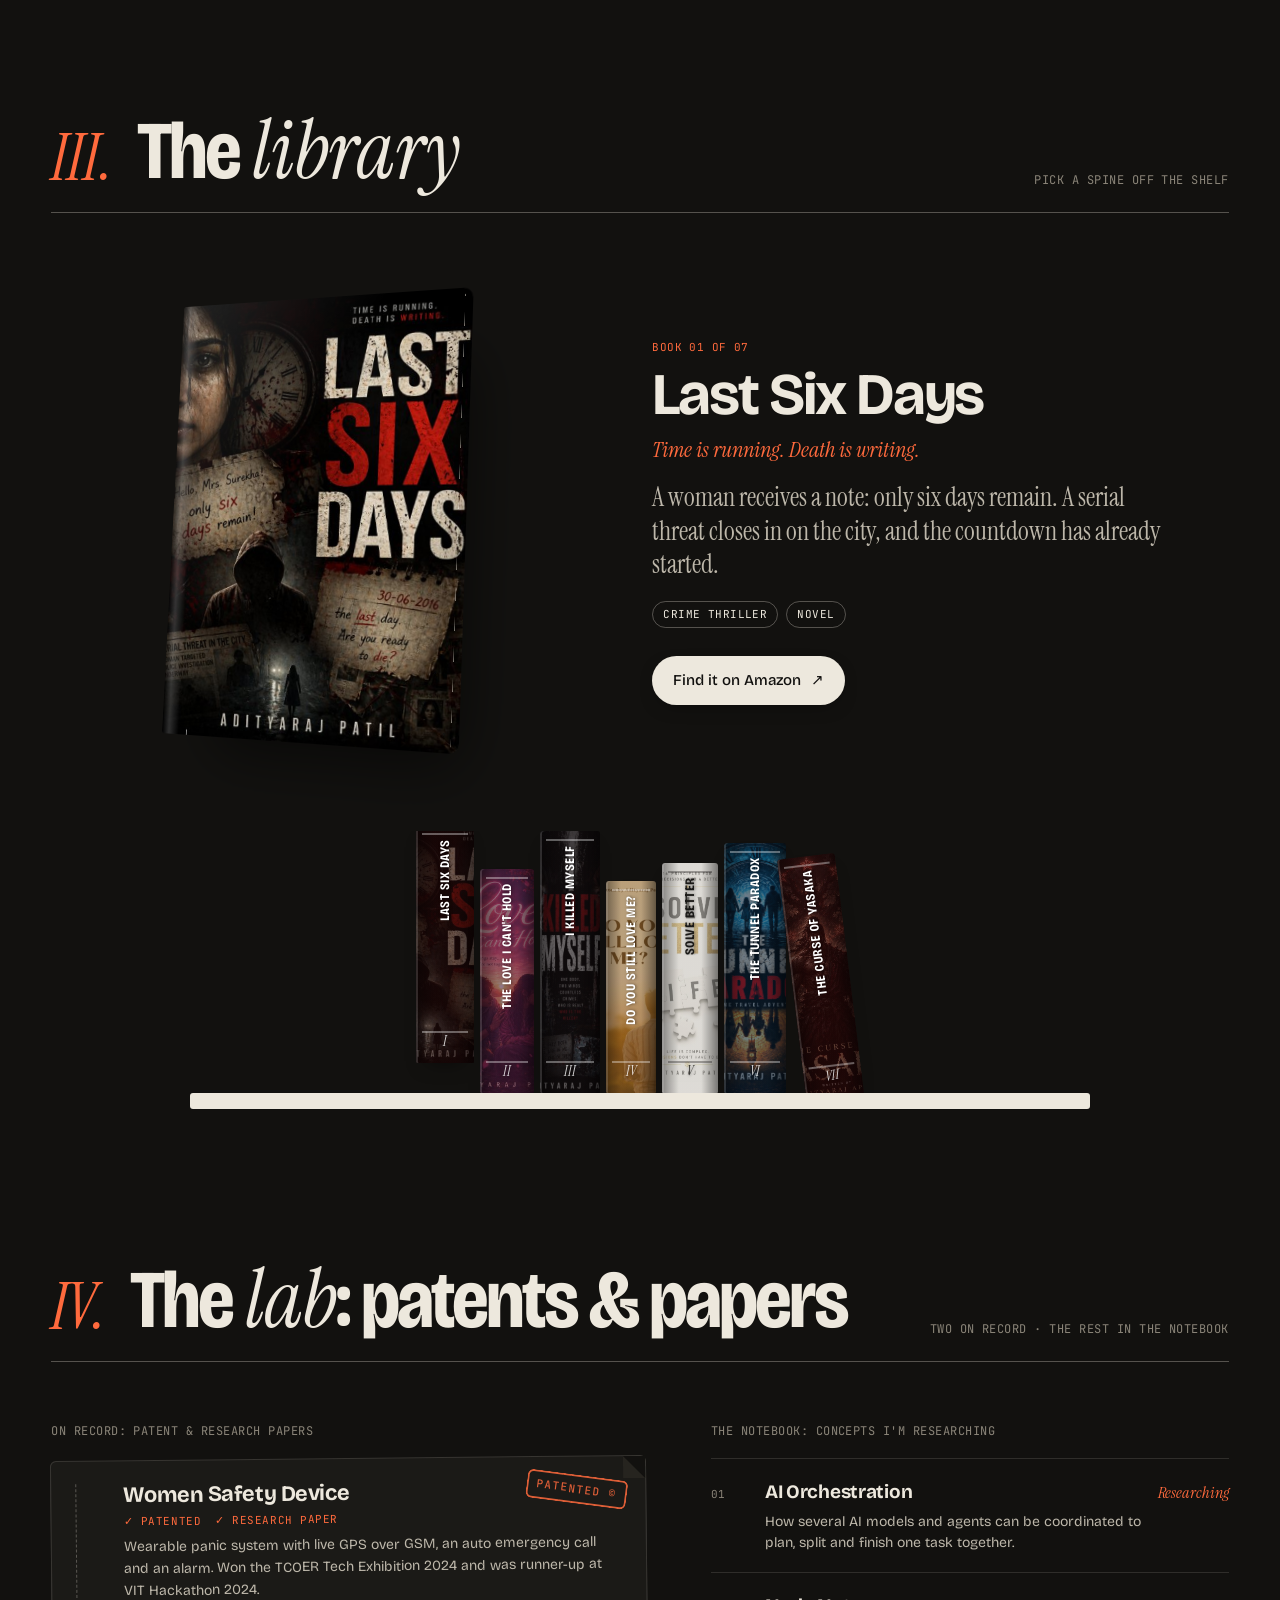
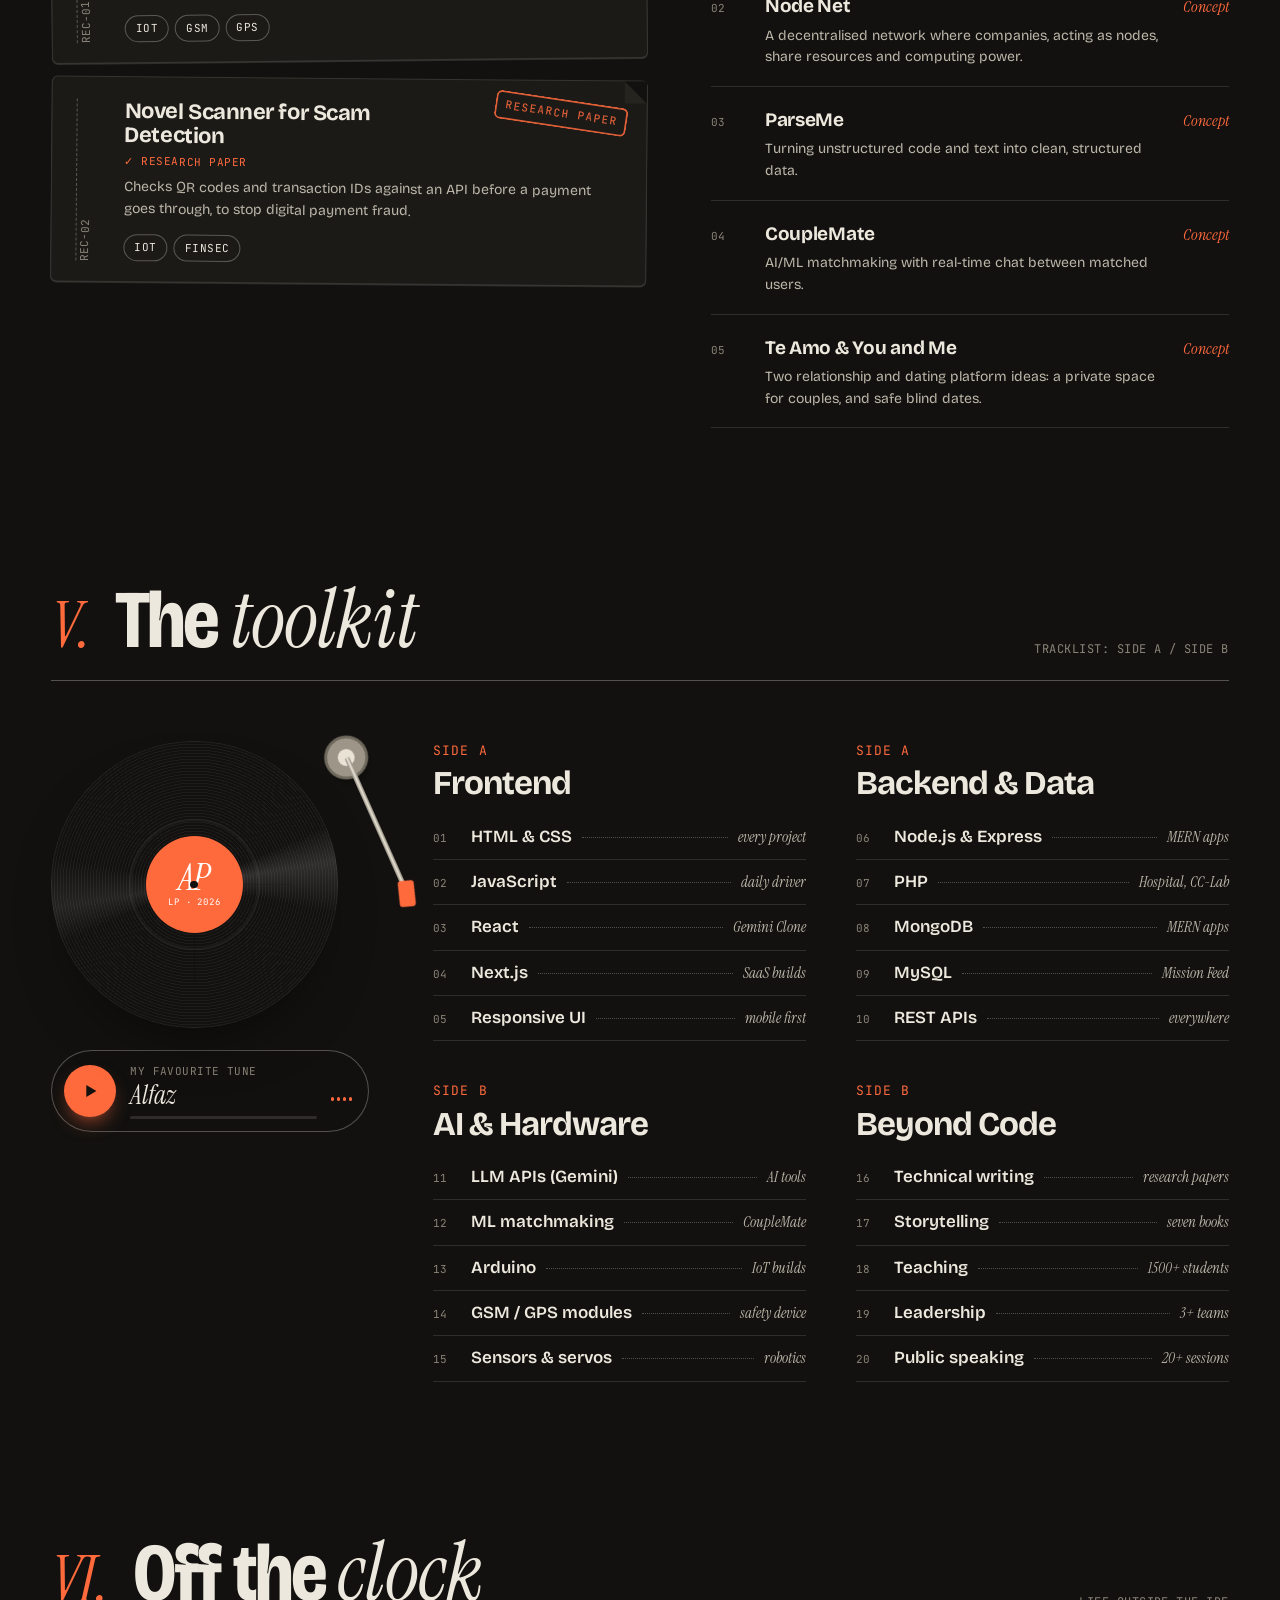
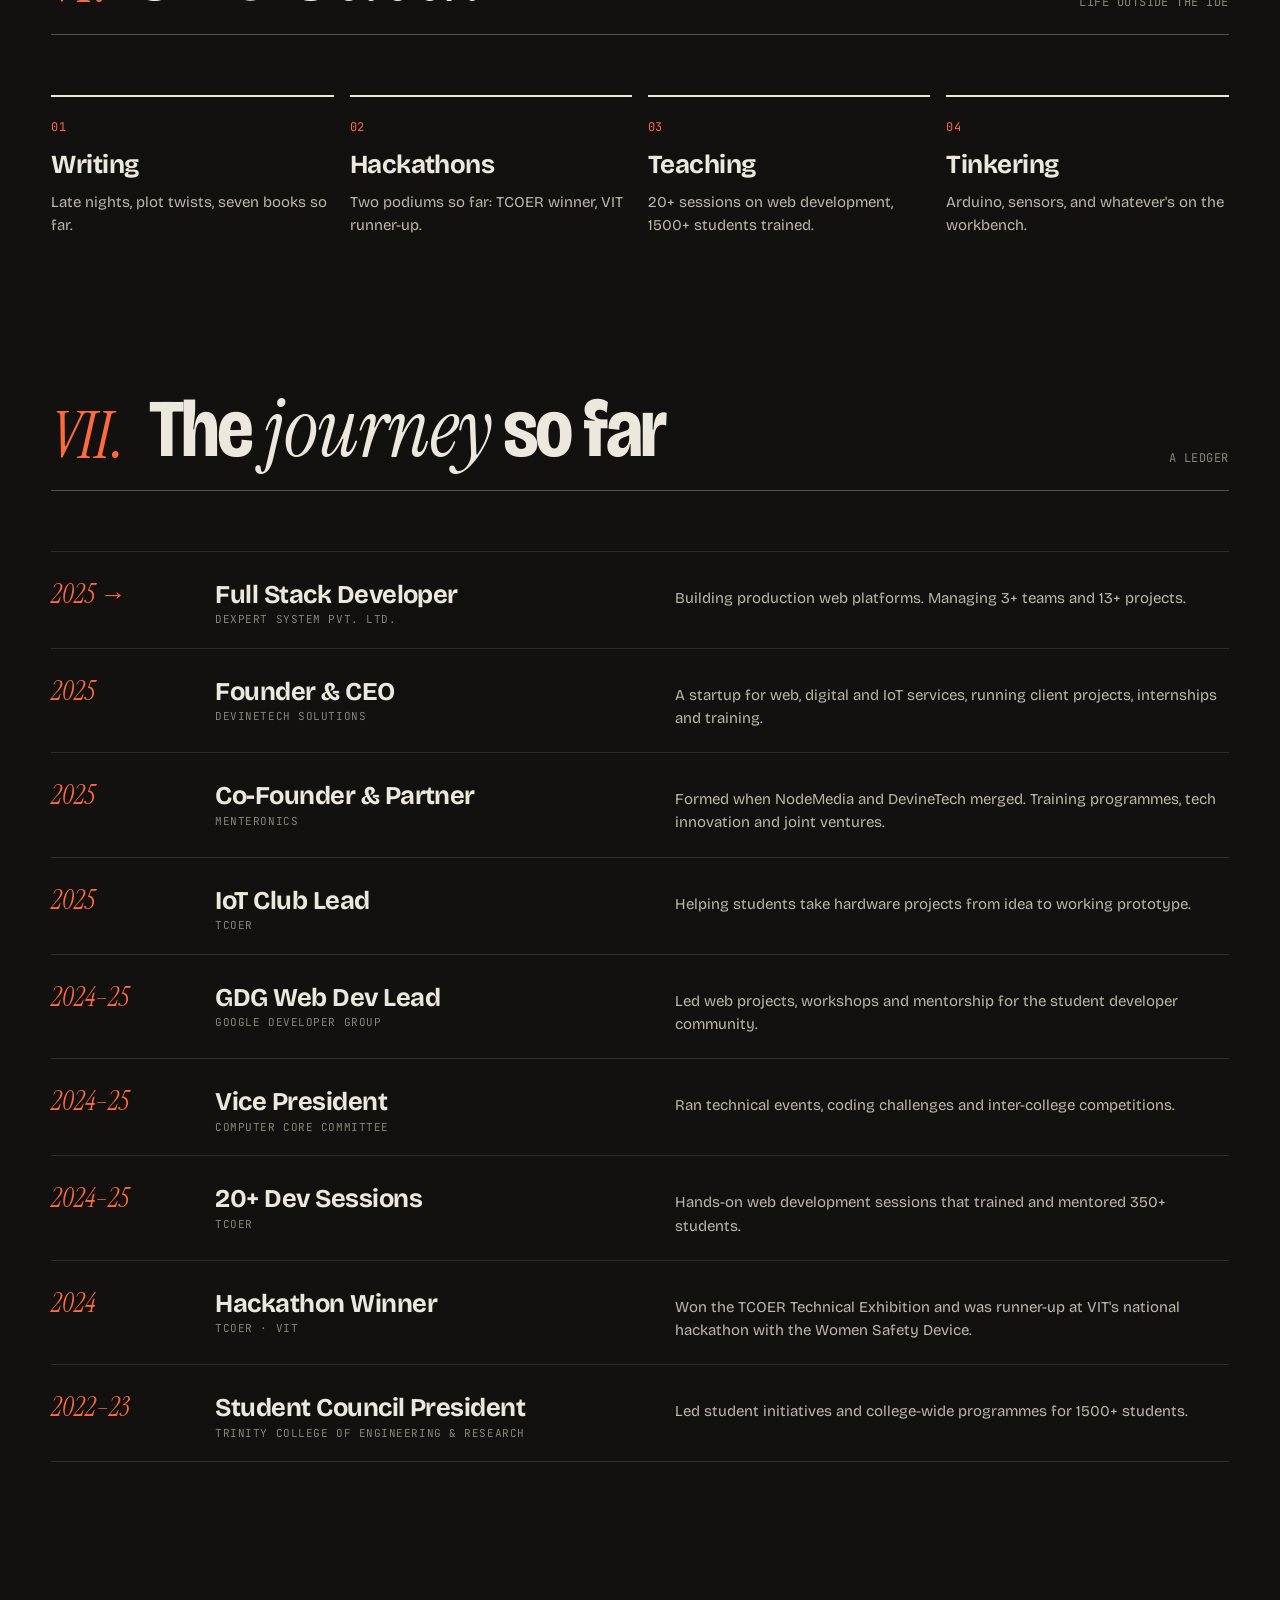
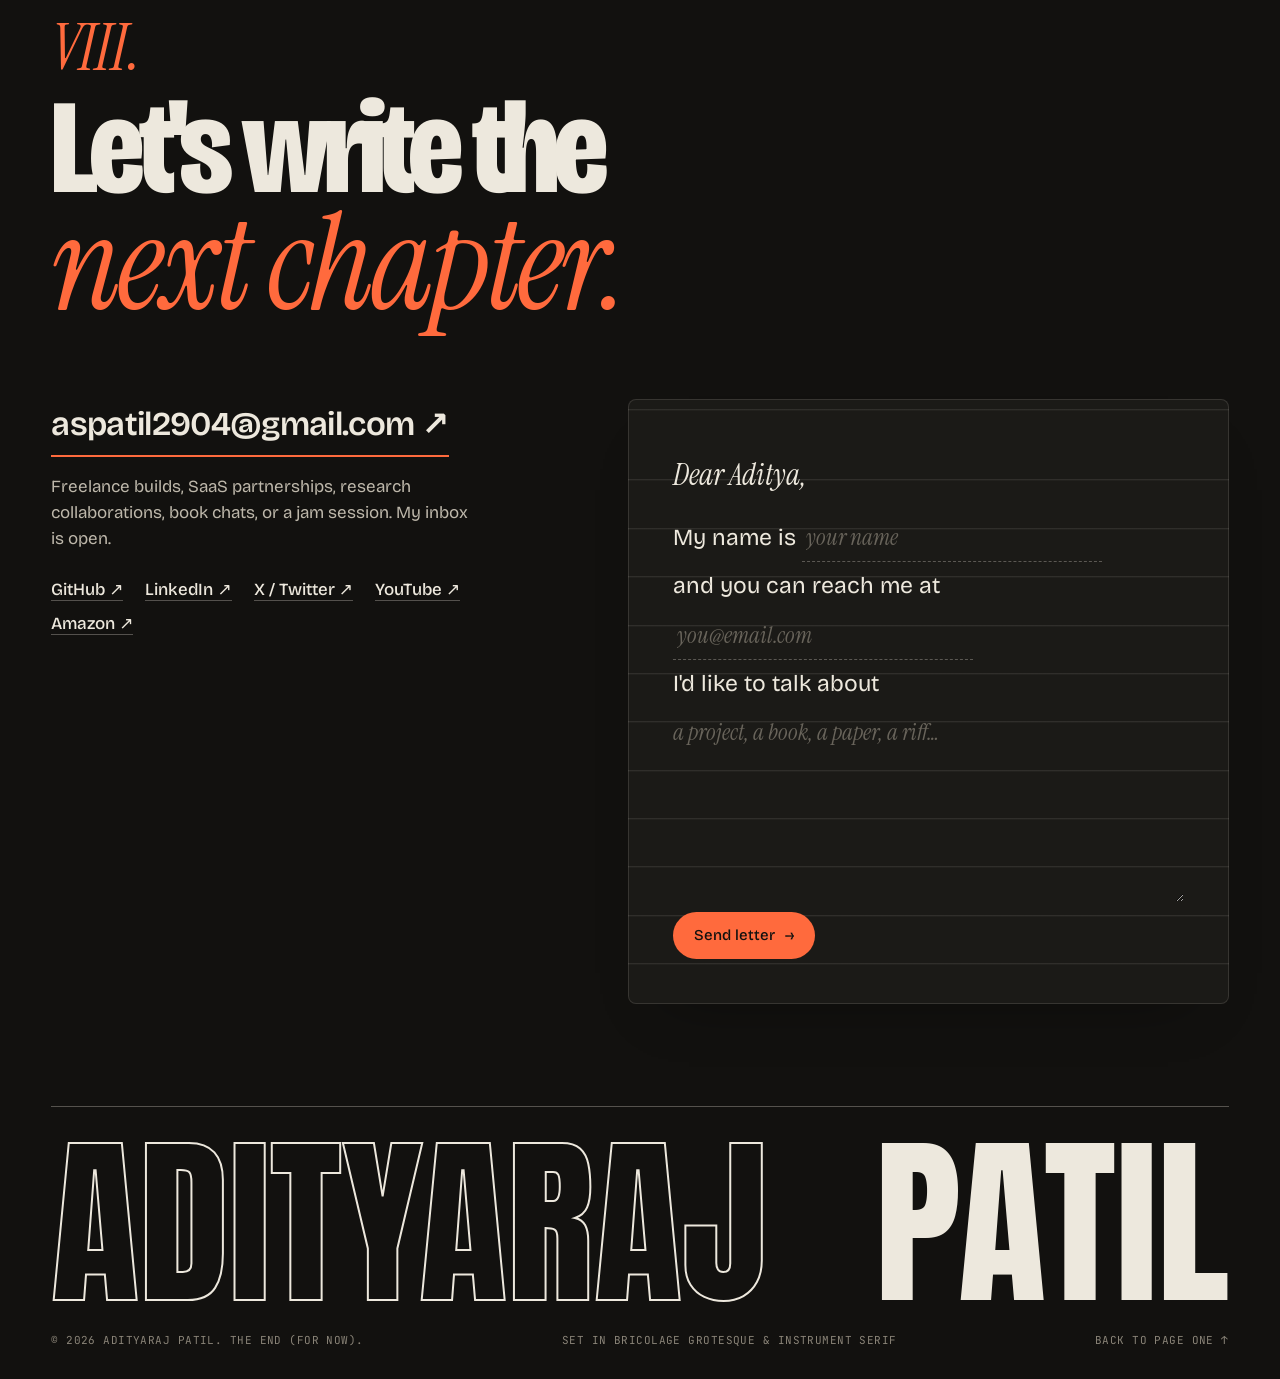
==== commit 4af10411: "updated latest build section" ====
--- a/index.html
+++ b/index.html
@@ -5,13 +5,18 @@
   <meta name="viewport" content="width=device-width, initial-scale=1" />
   <title>Adityaraj Patil — The Anthology</title>
   <meta name="description" content="Adityaraj Patil — full-stack developer, author of seven books, AI enthusiast and inventor with patents and research papers." />
-  <meta name="theme-color" content="#EFEBE3" />
+  <meta name="theme-color" content="#12110f" />
+  <link rel="icon" href="assets/favicon.svg" type="image/svg+xml" />
+  <link rel="icon" href="assets/favicon-32.png" sizes="32x32" type="image/png" />
+  <link rel="apple-touch-icon" href="assets/apple-touch-icon.png" />
   <link rel="preconnect" href="https://fonts.googleapis.com" />
   <link rel="preconnect" href="https://fonts.gstatic.com" crossorigin />
   <link href="https://fonts.googleapis.com/css2?family=Anton&family=Bricolage+Grotesque:opsz,wdth,wght@12..96,75..100,300..800&family=Instrument+Serif:ital@0;1&family=JetBrains+Mono:wght@400;500&display=swap" rel="stylesheet" />
   <link rel="stylesheet" href="css/site.css" />
   <script>
-    try { var t = localStorage.getItem('theme'); if (t) document.documentElement.dataset.theme = t; } catch (e) {}
+    var t = 'dark';
+    try { t = localStorage.getItem('theme') || 'dark'; } catch (e) {}
+    document.documentElement.dataset.theme = t;
   </script>
 </head>
 <body>
@@ -31,6 +36,10 @@
       <a href="#contact">Contact</a>
     </nav>
     <div class="nav-end">
+      <a class="builds-btn" href="builds.html" aria-label="Latest builds" data-tip="Latest build">
+        <svg viewBox="0 0 24 24" width="18" height="18" aria-hidden="true"><path fill="currentColor" d="M12 1.5c.5 5.2 2.3 8 7.5 10.5-5.2 2.5-7 5.3-7.5 10.5-.5-5.2-2.3-8-7.5-10.5C9.7 9.5 11.5 6.7 12 1.5Z"/></svg>
+        <span class="builds-new mono" aria-hidden="true">New</span>
+      </a>
       <button class="theme-btn" id="themeBtn" aria-label="Toggle dark mode">
         <svg viewBox="0 0 24 24" width="18" height="18" aria-hidden="true"><path d="M12 3a9 9 0 1 0 9 9 7 7 0 0 1-9-9Z" fill="currentColor"/></svg>
       </button>
@@ -78,7 +87,8 @@
         <li><a class="pill" href="https://github.com/aspatil0" target="_blank" rel="noopener">GitHub</a></li>
         <li><a class="pill" href="https://linkedin.com/in/adityarajpatil/" target="_blank" rel="noopener">LinkedIn</a></li>
         <li><a class="pill" href="https://x.com/itsme_asp" target="_blank" rel="noopener">X / Twitter</a></li>
-        <li><a class="pill" href="https://amazon.com/author/adityarajpatil" target="_blank" rel="noopener">Amazon Author</a></li>
+        <li><a class="pill" href="https://www.youtube.com/@TheAdityarajDiaries" target="_blank" rel="noopener">YouTube</a></li>
+        <li><a class="pill" href="https://www.amazon.in/Love-Cant-Hold-Heartbreaking-Regret-ebook/dp/B0FLJ2QGN7" target="_blank" rel="noopener">Amazon Author</a></li>
       </ul>
 
       <figure class="motto">
@@ -126,7 +136,7 @@
           <span class="p-idx mono">03</span>
           <h3>The Inventor</h3>
           <div class="p-body">
-            <p>Patented and copyrighted IoT devices, from a women-safety wearable to a QR scam scanner. Two-time hackathon podium.</p>
+            <p>A patented women-safety device and a research paper on QR scam detection, plus more IoT builds. Two-time hackathon podium.</p>
             <a href="#lab" class="p-link">Visit the lab →</a>
           </div>
           <span class="p-glyph" aria-hidden="true">⌁</span>
@@ -136,7 +146,7 @@
           <h3>The AI Enthusiast</h3>
           <div class="p-body">
             <p>Building with LLMs and ML: Gemini-powered tools, AI matchmaking, and the SaaS products I have in development.</p>
-            <a href="#work" class="p-link" data-filter-link="ai">AI projects →</a>
+            <a href="work.html?f=ai" class="p-link">AI projects →</a>
           </div>
           <span class="p-glyph" aria-hidden="true">✳</span>
         </article>
@@ -156,21 +166,15 @@
       <header class="ch-head reveal">
         <span class="ch-num">II.</span>
         <h2 class="ch-title">Selected <em>work</em></h2>
-        <p class="ch-note mono" id="workCount">— projects</p>
-      </header>
-
-      <div class="filters reveal" role="tablist" aria-label="Filter projects">
-        <button role="tab" class="chip is-active" data-filter="all" aria-selected="true">All</button>
-        <button role="tab" class="chip" data-filter="frontend" aria-selected="false">Frontend</button>
-        <button role="tab" class="chip" data-filter="backend" aria-selected="false">Backend</button>
-        <button role="tab" class="chip" data-filter="fullstack" aria-selected="false">Full Stack</button>
-        <button role="tab" class="chip" data-filter="saas" aria-selected="false">SaaS</button>
-        <button role="tab" class="chip" data-filter="ai" aria-selected="false">AI</button>
-        <button role="tab" class="chip" data-filter="iot" aria-selected="false">IoT &amp; Hardware</button>
-      </div>
-
-      <ol class="work-list" id="workList"></ol>
-      <div class="work-preview" id="workPreview" aria-hidden="true"><span></span></div>
+        <p class="ch-note mono">Five flagships · hover a card</p>
+      </header>
+
+      <div class="featured reveal" id="featured"></div>
+
+      <div class="all-cta reveal">
+        <p class="serif"><em>Plus apps, IoT builds and experiments.</em></p>
+        <a class="btn btn-ink" href="work.html">See all projects <sup class="mono" id="allCount">00</sup> <span class="arr">→</span></a>
+      </div>
     </section>
 
     <!-- ============ III. LIBRARY ============ -->
@@ -197,7 +201,7 @@
             <span class="tag" id="bGenre"></span>
             <span class="tag" id="bFormat"></span>
           </div>
-          <a class="btn btn-ink" href="https://amazon.com/author/adityarajpatil" target="_blank" rel="noopener">Find it on Amazon <span class="arr">↗</span></a>
+          <a class="btn btn-ink" id="bookAmazonLink" href="https://www.amazon.in/Love-Cant-Hold-Heartbreaking-Regret-ebook/dp/B0FLJ2QGN7" target="_blank" rel="noopener">Find it on Amazon <span class="arr">↗</span></a>
         </div>
       </div>
 
@@ -210,16 +214,16 @@
       <header class="ch-head reveal">
         <span class="ch-num">IV.</span>
         <h2 class="ch-title">The <em>lab</em>: patents &amp; papers</h2>
-        <p class="ch-note mono">Filed, stamped, protected</p>
+        <p class="ch-note mono">Two on record · the rest in the notebook</p>
       </header>
 
       <div class="lab-split">
         <div class="lab-col reveal">
-          <h3 class="lab-h mono">Patents &amp; copyrights</h3>
+          <h3 class="lab-h mono">On record: patent &amp; research papers</h3>
           <div class="docs" id="patents"></div>
         </div>
         <div class="lab-col reveal">
-          <h3 class="lab-h mono">Research papers &amp; protected ideas</h3>
+          <h3 class="lab-h mono">The notebook: concepts I&#39;m researching</h3>
           <ul class="papers" id="papers"></ul>
         </div>
       </div>
@@ -297,7 +301,8 @@
             <li><a href="https://github.com/aspatil0" target="_blank" rel="noopener">GitHub ↗</a></li>
             <li><a href="https://linkedin.com/in/adityarajpatil/" target="_blank" rel="noopener">LinkedIn ↗</a></li>
             <li><a href="https://x.com/itsme_asp" target="_blank" rel="noopener">X / Twitter ↗</a></li>
-            <li><a href="https://amazon.com/author/adityarajpatil" target="_blank" rel="noopener">Amazon ↗</a></li>
+            <li><a href="https://www.youtube.com/@TheAdityarajDiaries" target="_blank" rel="noopener">YouTube ↗</a></li>
+            <li><a href="https://www.amazon.in/Love-Cant-Hold-Heartbreaking-Regret-ebook/dp/B0FLJ2QGN7" target="_blank" rel="noopener">Amazon ↗</a></li>
           </ul>
         </div>
 
@@ -328,6 +333,7 @@
     </div>
   </footer>
 
+  <script src="js/projects.js"></script>
   <script src="js/site.js"></script>
 </body>
 </html>
--- a/css/site.css
+++ b/css/site.css
@@ -162,6 +162,42 @@
 }
 .theme-btn:hover { transform: rotate(-30deg); background: var(--paper-2); }
 .menu-btn { display: none; gap: 5px; align-content: center; }
+
+/* glowing "latest builds" button */
+.builds-btn {
+  position: relative; flex: none;
+  width: 42px; height: 42px; border-radius: 50%;
+  display: grid; place-items: center;
+  color: var(--accent);
+  border: 1px solid color-mix(in srgb, var(--accent) 55%, transparent);
+  background: radial-gradient(circle at 50% 50%, color-mix(in srgb, var(--accent) 22%, transparent), transparent 70%);
+  animation: buildGlow 2.6s ease-in-out infinite;
+  transition: transform .5s var(--ease), background-color .25s, color .25s;
+}
+.builds-btn svg { animation: buildSpark 2.6s ease-in-out infinite; filter: drop-shadow(0 0 4px var(--accent)); }
+.builds-btn:hover, .builds-btn:focus-visible { background: var(--accent); color: var(--accent-ink); transform: rotate(18deg) scale(1.06); }
+.builds-btn:hover svg { filter: none; }
+@keyframes buildGlow {
+  0%, 100% { box-shadow: 0 0 0 0 color-mix(in srgb, var(--accent) 45%, transparent), 0 0 12px 1px color-mix(in srgb, var(--accent) 30%, transparent); }
+  50% { box-shadow: 0 0 0 7px color-mix(in srgb, var(--accent) 0%, transparent), 0 0 26px 6px color-mix(in srgb, var(--accent) 50%, transparent); }
+}
+@keyframes buildSpark { 0%, 100% { transform: scale(1) rotate(0); } 50% { transform: scale(1.15) rotate(45deg); } }
+.builds-new {
+  position: absolute; top: -7px; right: -10px;
+  padding: 2px 5px; border-radius: 6px;
+  background: var(--accent); color: var(--accent-ink);
+  font-size: 8.5px; letter-spacing: .06em; line-height: 1.2;
+  box-shadow: 0 0 10px color-mix(in srgb, var(--accent) 60%, transparent);
+}
+.builds-btn::after {
+  content: attr(data-tip);
+  position: absolute; top: calc(100% + 10px); left: 50%; transform: translate(-50%, -4px);
+  padding: 6px 10px; border-radius: 8px; white-space: nowrap;
+  background: var(--ink); color: var(--paper);
+  font-family: var(--f-mono); font-size: 11px; letter-spacing: .04em; text-transform: uppercase;
+  opacity: 0; pointer-events: none; transition: opacity .25s, transform .35s var(--ease);
+}
+.builds-btn:hover::after, .builds-btn:focus-visible::after { opacity: 1; transform: translate(-50%, 0); }
 .menu-btn span { display: block; width: 16px; height: 1.5px; background: currentColor; transition: transform .3s var(--ease); }
 .menu-btn[aria-expanded="true"] span:first-child { transform: translateY(3.25px) rotate(45deg); }
 .menu-btn[aria-expanded="true"] span:last-child { transform: translateY(-3.25px) rotate(-45deg); }
@@ -269,6 +305,8 @@
 .motto figcaption::before, .motto figcaption::after { content: ""; width: 36px; height: 1px; background: var(--line-strong); }
 @keyframes spin { to { transform: rotate(360deg); } }
 
+@keyframes flicker { 0%, 100% { opacity: 1; } 8% { opacity: .2; } 12% { opacity: 1; } 55% { opacity: .35; } 58% { opacity: 1; } }
+
 /* ---------- marquee ---------- */
 .marquee {
   background: var(--ink); color: var(--paper);
@@ -353,7 +391,71 @@
 .stats dd, .stats span { margin: 0; font-size: clamp(44px, 5.4vw, 84px); font-weight: 700; line-height: 1; letter-spacing: -0.04em; font-variation-settings: "wdth" 80; }
 .stats span { color: var(--accent); font-family: var(--f-serif); font-weight: 400; font-style: italic; }
 
-/* ---------- work ---------- */
+/* ---------- work: featured cards (home) ---------- */
+.featured { display: grid; grid-template-columns: repeat(6, minmax(0, 1fr)); gap: 16px; }
+.featured.reveal { transform: none; }
+.fcard {
+  --lift: 0px;
+  grid-column: span 2; position: relative; isolation: isolate; overflow: hidden;
+  display: flex; flex-direction: column; gap: 18px; min-height: 400px;
+  padding: 22px; border-radius: 22px;
+  background: var(--paper-2); border: 1px solid var(--line);
+  opacity: 0; transform: translateY(40px);
+  transition: opacity .9s var(--ease) var(--d), transform .9s var(--ease) var(--d), color .45s var(--ease), box-shadow .5s var(--ease), border-color .4s;
+}
+.featured.in .fcard { opacity: 1; transform: translateY(var(--lift)); }
+.fcard-lead { grid-column: span 4; background: var(--ink); color: var(--paper); border-color: var(--ink); }
+.fcard::before {
+  content: ""; position: absolute; inset: 0; z-index: -1; background: var(--ink);
+  clip-path: circle(0% at 100% 100%); transition: clip-path .7s var(--ease);
+}
+.fcard-lead::before { background: var(--accent); }
+.fcard:hover, .fcard:focus-visible {
+  --lift: -8px; color: var(--paper); border-color: var(--ink);
+  box-shadow: 0 30px 50px -28px rgba(0,0,0,.55);
+  transition-delay: 0s, 0s, 0s, 0s, 0s;
+  transition-duration: .5s, .5s, .45s, .5s, .4s;
+}
+.fcard-lead:hover, .fcard-lead:focus-visible { color: var(--accent-ink); border-color: var(--accent); }
+.fcard:hover::before, .fcard:focus-visible::before { clip-path: circle(150% at 100% 100%); }
+
+.f-top { display: flex; justify-content: space-between; align-items: center; gap: 10px; font-family: var(--f-mono); font-size: 11px; text-transform: uppercase; letter-spacing: .05em; }
+.f-num { opacity: .6; }
+.f-status { display: inline-flex; align-items: center; gap: 7px; padding: 5px 10px; border: 1px solid currentColor; border-radius: var(--radius); opacity: .85; text-align: right; }
+.f-status i { width: 6px; height: 6px; border-radius: 50%; background: var(--accent); flex: none; animation: blink 1.6s ease-in-out infinite; }
+.fcard-lead:hover .f-status i { background: currentColor; }
+@keyframes blink { 50% { opacity: .25; } }
+.f-mark {
+  position: absolute; right: -6px; top: 36px; z-index: -1;
+  font-family: "Anton", var(--f-display); font-size: clamp(120px, 13vw, 210px); line-height: .8; text-transform: uppercase;
+  color: transparent; -webkit-text-stroke: 1.5px currentColor; opacity: .22;
+  transition: transform .8s var(--ease), opacity .5s;
+}
+.fcard:hover .f-mark { transform: translate(-14px, 10px) rotate(-6deg); opacity: .35; }
+.f-body { margin-top: auto; display: block; }
+.f-note { display: block; font-family: var(--f-mono); font-size: 10px; letter-spacing: .06em; text-transform: uppercase; color: var(--accent); margin-bottom: 8px; }
+.fcard-lead .f-note { color: inherit; opacity: .75; }
+.f-title { margin: 0; font-size: clamp(32px, 3.4vw, 54px); line-height: .95; font-weight: 700; letter-spacing: -0.035em; font-variation-settings: "wdth" 82; transition: transform .6s var(--ease); }
+.fcard-lead .f-title { font-size: clamp(44px, 5.6vw, 92px); }
+.fcard:hover .f-title { transform: translateX(6px); }
+.f-tag { display: block; margin-top: 8px; font-size: clamp(18px, 1.5vw, 22px); line-height: 1.2; opacity: .9; }
+.f-desc { margin: 12px 0 0; font-size: 14px; line-height: 1.55; opacity: .72; max-width: 58ch; }
+.f-foot { display: flex; justify-content: space-between; align-items: flex-end; gap: 12px; padding-top: 16px; border-top: 1px solid color-mix(in srgb, currentColor 22%, transparent); }
+.f-stack { display: flex; flex-wrap: wrap; gap: 6px; }
+.fcard .tag { border-color: color-mix(in srgb, currentColor 35%, transparent); }
+.f-go { display: inline-flex; align-items: center; gap: 6px; flex: none; font-size: 14px; font-weight: 600; }
+.f-go b {
+  width: 34px; height: 34px; border-radius: 50%; display: grid; place-items: center; font-weight: 400;
+  border: 1px solid currentColor; transition: transform .5s var(--ease), background-color .3s, color .3s;
+}
+.fcard:hover .f-go b { transform: rotate(45deg); background: var(--accent); color: var(--accent-ink); border-color: var(--accent); }
+.fcard-lead:hover .f-go b { background: var(--accent-ink); color: var(--accent); border-color: var(--accent-ink); }
+
+.all-cta { display: flex; justify-content: space-between; align-items: center; gap: 18px; flex-wrap: wrap; margin-top: 28px; padding-top: 22px; border-top: 1px solid var(--line-strong); }
+.all-cta p { margin: 0; font-size: clamp(20px, 2vw, 28px); color: var(--ink-2); }
+.all-cta sup { font-size: 10px; opacity: .65; }
+
+/* ---------- work page (work.html) ---------- */
 .filters { display: flex; gap: 8px; flex-wrap: wrap; margin-bottom: 26px; }
 .chip {
   padding: 9px 16px; border-radius: var(--radius);
@@ -364,50 +466,109 @@
 .chip.is-active { background: var(--ink); color: var(--paper); border-color: var(--ink); }
 .chip sup { font-family: var(--f-mono); font-size: 10px; opacity: .6; margin-left: 3px; }
 
-.work-list { list-style: none; margin: 0; padding: 0; border-top: 1px solid var(--line-strong); }
-.work-item { border-bottom: 1px solid var(--line-strong); }
-.work-item.hide { display: none; }
-.work-row {
-  position: relative;
-  display: grid; grid-template-columns: 48px minmax(0,1.25fr) minmax(0,1fr) 190px 40px; align-items: center; gap: 20px;
-  padding: 24px 6px;
-  overflow: hidden;
-  isolation: isolate;
-}
-.work-row::before {
-  content: ""; position: absolute; inset: 0; z-index: -1; background: var(--ink);
-  transform: scaleY(0); transform-origin: bottom; transition: transform .5s var(--ease);
-}
-.work-row:hover::before, .work-row:focus-visible::before { transform: scaleY(1); transform-origin: top; }
-.work-row:hover, .work-row:focus-visible { color: var(--paper); }
-.w-num { font-family: var(--f-mono); font-size: 12px; color: var(--muted); }
-.w-title { font-size: clamp(22px, 2.6vw, 38px); font-weight: 600; letter-spacing: -0.025em; line-height: 1.05; transition: transform .5s var(--ease); }
-.work-row:hover .w-title { transform: translateX(12px); }
-.w-title small { display: block; font-family: var(--f-mono); font-size: 10px; letter-spacing: .05em; text-transform: uppercase; color: var(--accent); font-weight: 400; margin-top: 6px; }
-.w-desc { font-size: 14px; color: var(--ink-2); margin: 0; }
-.work-row:hover .w-desc { color: color-mix(in srgb, var(--paper) 75%, transparent); }
-.w-cats { display: flex; gap: 6px; flex-wrap: wrap; justify-content: flex-end; }
-.work-row:hover .tag { border-color: color-mix(in srgb, var(--paper) 40%, transparent); }
-.w-arrow {
-  width: 40px; height: 40px; border-radius: 50%; display: grid; place-items: center;
-  border: 1px solid var(--line-strong); transition: transform .5s var(--ease), background-color .3s;
-}
-.work-row:hover .w-arrow { background: var(--accent); color: var(--accent-ink); border-color: var(--accent); transform: rotate(-45deg); }
-
-.work-preview {
-  position: fixed; left: 0; top: 0; z-index: 60; pointer-events: none;
-  width: 260px; height: 170px; border-radius: 16px;
-  background: var(--accent); color: var(--accent-ink);
-  display: grid; place-items: center; text-align: center; padding: 18px;
-  font-weight: 800; font-size: 26px; line-height: 1; letter-spacing: -0.03em; font-variation-settings: "wdth" 75;
-  opacity: 0; transform: translate(-50%, -50%) scale(.6) rotate(-6deg);
-  transition: opacity .25s, transform .45s var(--ease);
-  box-shadow: 0 30px 60px -20px rgba(0,0,0,.45);
-}
-.work-preview.on { opacity: 1; transform: translate(-50%, -50%) scale(1) rotate(-4deg); }
-.work-preview::after {
-  content: "VIEW ↗"; position: absolute; left: 14px; bottom: 12px; font-family: var(--f-mono); font-size: 10px; font-weight: 500; letter-spacing: .08em;
-}
+.pgrid { list-style: none; margin: 0; padding: 0; display: grid; grid-template-columns: repeat(4, minmax(0, 1fr)); gap: 16px; }
+.pgrid > li { display: flex; }
+.pgrid > li.hide { display: none; }
+.pcard {
+  position: relative; overflow: hidden; isolation: isolate; flex: 1;
+  display: flex; flex-direction: column; gap: 10px; padding: 20px; border-radius: 18px;
+  background: var(--paper-2); border: 1px solid var(--line);
+  animation: cardIn .7s var(--ease) both; animation-delay: var(--d, 0ms);
+  transition: transform .5s var(--ease), box-shadow .5s var(--ease), border-color .3s;
+}
+@keyframes cardIn { from { opacity: 0; transform: translateY(24px); } }
+.pcard::after { content: ""; position: absolute; left: 0; right: 0; top: 0; height: 3px; background: var(--accent); transform: scaleX(0); transform-origin: left; transition: transform .6s var(--ease); }
+.pcard:hover, .pcard:focus-within { transform: translateY(-6px); border-color: var(--line-strong); box-shadow: 0 24px 40px -26px rgba(0,0,0,.5); }
+.pcard:hover::after, .pcard:focus-within::after { transform: scaleX(1); }
+.pcard.is-flag { background: var(--ink); color: var(--paper); border-color: var(--ink); }
+.p-top { display: flex; justify-content: space-between; gap: 8px; font-family: var(--f-mono); font-size: 11px; text-transform: uppercase; letter-spacing: .05em; color: var(--muted); }
+.pcard.is-flag .p-top { color: color-mix(in srgb, var(--paper) 60%, transparent); }
+.p-top .flag { color: var(--accent); }
+.pcard h3 { margin: 6px 0 0; font-size: 24px; line-height: 1.05; letter-spacing: -0.025em; font-weight: 700; transition: color .3s; }
+.pcard:hover h3 { color: var(--accent); }
+.p-note { font-family: var(--f-mono); font-size: 10px; text-transform: uppercase; letter-spacing: .05em; color: var(--accent); }
+.pcard p { margin: 0; font-size: 14px; line-height: 1.55; color: var(--ink-2); }
+.pcard.is-flag p { color: color-mix(in srgb, var(--paper) 72%, transparent); }
+.p-stack { display: flex; flex-wrap: wrap; gap: 6px; margin-top: auto; padding-top: 8px; }
+.pcard .tag { border-color: color-mix(in srgb, currentColor 30%, transparent); }
+.p-acts { display: flex; gap: 8px; flex-wrap: wrap; padding-top: 14px; border-top: 1px dashed color-mix(in srgb, currentColor 25%, transparent); }
+.p-btn {
+  display: inline-flex; align-items: center; gap: 6px; padding: 8px 14px; border-radius: var(--radius);
+  font: inherit; font-size: 13px; font-weight: 600; color: inherit; border: 1px solid currentColor; background: transparent; cursor: pointer;
+  transition: background-color .25s, color .25s, transform .35s var(--ease);
+}
+.p-btn:hover { background: var(--ink); color: var(--paper); border-color: var(--ink); transform: translateY(-2px); }
+.pcard.is-flag .p-btn:hover { background: var(--paper); color: var(--ink); border-color: var(--paper); }
+.p-btn.enq { background: var(--accent); color: var(--accent-ink); border-color: var(--accent); }
+.p-btn.enq:hover { background: var(--ink); color: var(--paper); border-color: var(--ink); }
+.p-empty { grid-column: 1 / -1; padding: 40px 0; color: var(--muted); }
+
+.back { display: inline-flex; gap: 8px; align-items: center; font-family: var(--f-mono); font-size: 12px; text-transform: uppercase; letter-spacing: .05em; }
+.back:hover { color: var(--accent); }
+.work-page .chapter { padding-top: clamp(30px, 6vw, 70px); padding-bottom: 80px; }
+
+/* ---------- build log page ---------- */
+.blog-intro { margin: 0 0 clamp(30px, 5vw, 56px); max-width: 620px; font-size: clamp(20px, 2.2vw, 28px); line-height: 1.3; color: var(--ink-2); }
+.blog { list-style: none; margin: 0; padding: 0; position: relative; max-width: 1100px; }
+.blog::before { content: ""; position: absolute; left: 170px; top: 8px; bottom: 8px; width: 1px; background: var(--line-strong); }
+.blog-item {
+  position: relative; display: grid; grid-template-columns: 150px 1fr; gap: 0 41px;
+  padding-bottom: clamp(30px, 5vw, 56px);
+  animation: cardIn .7s var(--ease) both; animation-delay: var(--d, 0ms);
+}
+.blog-item::before {
+  content: ""; position: absolute; left: 165px; top: 14px; width: 11px; height: 11px; border-radius: 50%;
+  background: var(--paper); border: 2px solid var(--line-strong);
+}
+.blog-item.is-latest::before { background: var(--accent); border-color: var(--accent); animation: buildGlow 2.6s ease-in-out infinite; }
+.bstamp { display: flex; flex-direction: column; align-items: flex-end; text-align: right; gap: 4px; padding-top: 4px; }
+.bstamp-day { font-family: "Anton", var(--f-display); font-size: 64px; line-height: .9; }
+.is-latest .bstamp-day { color: var(--accent); }
+.bstamp-my { color: var(--ink); }
+.bstamp-time { color: var(--muted); }
+.bstamp-ago { font-family: var(--f-serif); font-style: italic; color: var(--ink-2); font-size: 16px; }
+.bcard {
+  display: flex; flex-direction: column; gap: 12px;
+  padding: clamp(20px, 3vw, 32px); border-radius: 18px;
+  background: var(--paper-2); border: 1px solid var(--line);
+  transition: transform .5s var(--ease), box-shadow .5s var(--ease), border-color .3s;
+}
+.is-latest .bcard { border-left: 3px solid var(--accent); }
+.bcard:hover { transform: translateY(-4px); border-color: var(--line-strong); box-shadow: 0 24px 40px -26px rgba(0,0,0,.5); }
+.bcard-top { display: flex; justify-content: space-between; align-items: center; gap: 10px; flex-wrap: wrap; color: var(--muted); }
+.latest { display: inline-flex; align-items: center; gap: 8px; color: var(--accent); }
+.latest i { width: 8px; height: 8px; border-radius: 50%; background: var(--accent); animation: flicker 2.4s steps(1) infinite; }
+.bcard h2 { margin: 0; font-size: clamp(32px, 4.4vw, 56px); font-weight: 700; letter-spacing: -0.03em; line-height: 1; font-variation-settings: "wdth" 85; }
+.bcard p { margin: 0; max-width: 620px; color: var(--ink-2); }
+.bcard .p-stack { margin-top: 0; padding-top: 0; }
+.bcard-acts { display: flex; align-items: center; gap: 16px; flex-wrap: wrap; padding-top: 14px; border-top: 1px dashed var(--line-strong); }
+.bcard-url { color: var(--muted); text-transform: none; }
+.bcard-collab { font-family: var(--f-serif); font-style: italic; font-size: 19px; line-height: 1.3; color: var(--ink-2); transition: color .25s; }
+.bcard-collab:hover { color: var(--accent); }
+@media (max-width: 720px) {
+  .blog::before { left: 5px; }
+  .blog-item { grid-template-columns: 1fr; gap: 14px; padding-left: 28px; }
+  .blog-item::before { left: 0; top: 10px; }
+  .bstamp { flex-direction: row; flex-wrap: wrap; align-items: baseline; text-align: left; gap: 4px 12px; }
+  .bstamp-day { font-size: 44px; }
+}
+
+/* enquiry dialog */
+.enq-dialog {
+  width: min(560px, calc(100vw - 32px)); max-height: calc(100dvh - 32px); padding: 0; border: 0; border-radius: 22px;
+  background: transparent; color: var(--ink); overflow: visible;
+}
+.enq-dialog::backdrop { background: rgba(10, 9, 8, .55); backdrop-filter: blur(4px); }
+.enq-dialog[open] { animation: dlgIn .45s var(--ease); }
+@keyframes dlgIn { from { opacity: 0; transform: translateY(20px) scale(.97); } }
+.enq-dialog .letter { transform: none; margin: 0; max-height: calc(100dvh - 32px); overflow: auto; }
+.enq-close {
+  position: absolute; right: 14px; top: 14px; z-index: 2; width: 36px; height: 36px; border-radius: 50%;
+  border: 1px solid var(--line-strong); background: var(--paper); color: var(--ink); font-size: 18px; line-height: 1; cursor: pointer;
+  transition: transform .4s var(--ease);
+}
+.enq-close:hover { transform: rotate(90deg); }
+.enq-proj { color: var(--accent); }
 
 /* ---------- library ---------- */
 .lib-grid { display: grid; grid-template-columns: 1fr 1.1fr; gap: clamp(30px, 6vw, 90px); align-items: center; }
@@ -501,8 +662,9 @@
 .doc:nth-child(even) { transform: rotate(.5deg); }
 .doc:hover { transform: rotate(0) translateY(-4px); box-shadow: 0 24px 40px -24px rgba(0,0,0,.45); }
 .doc::before { content: ""; position: absolute; top: 0; right: 0; border-width: 0 22px 22px 0; border-style: solid; border-color: var(--paper) var(--paper) var(--paper-3) var(--paper-3); }
-.doc-no { grid-row: span 3; font-family: var(--f-mono); font-size: 11px; color: var(--muted); writing-mode: vertical-rl; transform: rotate(180deg); border-right: 1px dashed var(--line-strong); padding-left: 12px; }
-.doc h4 { margin: 0; font-size: 22px; letter-spacing: -0.02em; line-height: 1.1; padding-right: 100px; }
+.doc-no { grid-row: span 4; font-family: var(--f-mono); font-size: 11px; color: var(--muted); writing-mode: vertical-rl; transform: rotate(180deg); border-right: 1px dashed var(--line-strong); padding-left: 12px; }
+.doc h4 { margin: 0; font-size: 22px; letter-spacing: -0.02em; line-height: 1.1; padding-right: 150px; }
+.d-creds { display: flex; flex-wrap: wrap; gap: 6px 14px; font-family: var(--f-mono); font-size: 11px; text-transform: uppercase; letter-spacing: .05em; color: var(--accent); }
 .doc p { margin: 0; font-size: 14px; color: var(--ink-2); }
 .doc .d-tags { display: flex; gap: 6px; margin-top: 8px; }
 .stamp {
@@ -695,11 +857,10 @@
   .lab-split, .record, .lib-grid, .contact-grid { grid-template-columns: 1fr; }
   .turntable { position: relative; top: 0; max-width: 340px; }
   .hobbies { grid-template-columns: repeat(2, 1fr); }
-  .work-row { grid-template-columns: 40px 1fr 40px; }
-  .w-desc { grid-column: 2; grid-row: 2; }
-  .w-cats { grid-column: 2; grid-row: 3; justify-content: flex-start; }
-  .w-arrow { grid-column: 3; grid-row: 1; }
-  .work-preview { display: none; }
+  .featured { grid-template-columns: repeat(2, minmax(0, 1fr)); }
+  .fcard, .fcard:nth-child(2) { grid-column: span 1; min-height: 360px; }
+  .fcard-lead { grid-column: 1 / -1; }
+  .pgrid { grid-template-columns: repeat(3, minmax(0, 1fr)); }
 }
 @media (max-width: 720px) {
   body { font-size: 16px; }
@@ -727,9 +888,17 @@
   .papers .ptype { grid-column: 2; }
   .folio { display: none; }
   .letter input { width: 100%; }
+  .featured { grid-template-columns: 1fr; }
+  .fcard, .fcard:nth-child(2), .fcard-lead { grid-column: auto; min-height: 0; }
+  .f-mark { font-size: 110px; }
+  .pgrid { grid-template-columns: 1fr; }
+  .all-cta .btn { width: 100%; justify-content: center; }
+}
+@media (min-width: 721px) and (max-width: 860px) {
+  .pgrid { grid-template-columns: repeat(2, minmax(0, 1fr)); }
 }
 
 @media (prefers-reduced-motion: reduce) {
   *, *::before, *::after { animation-duration: .001ms !important; animation-iteration-count: 1 !important; transition-duration: .001ms !important; scroll-behavior: auto !important; }
-  .reveal { opacity: 1; transform: none; }
-}
+  .reveal, .fcard { opacity: 1 !important; transform: none !important; }
+}
